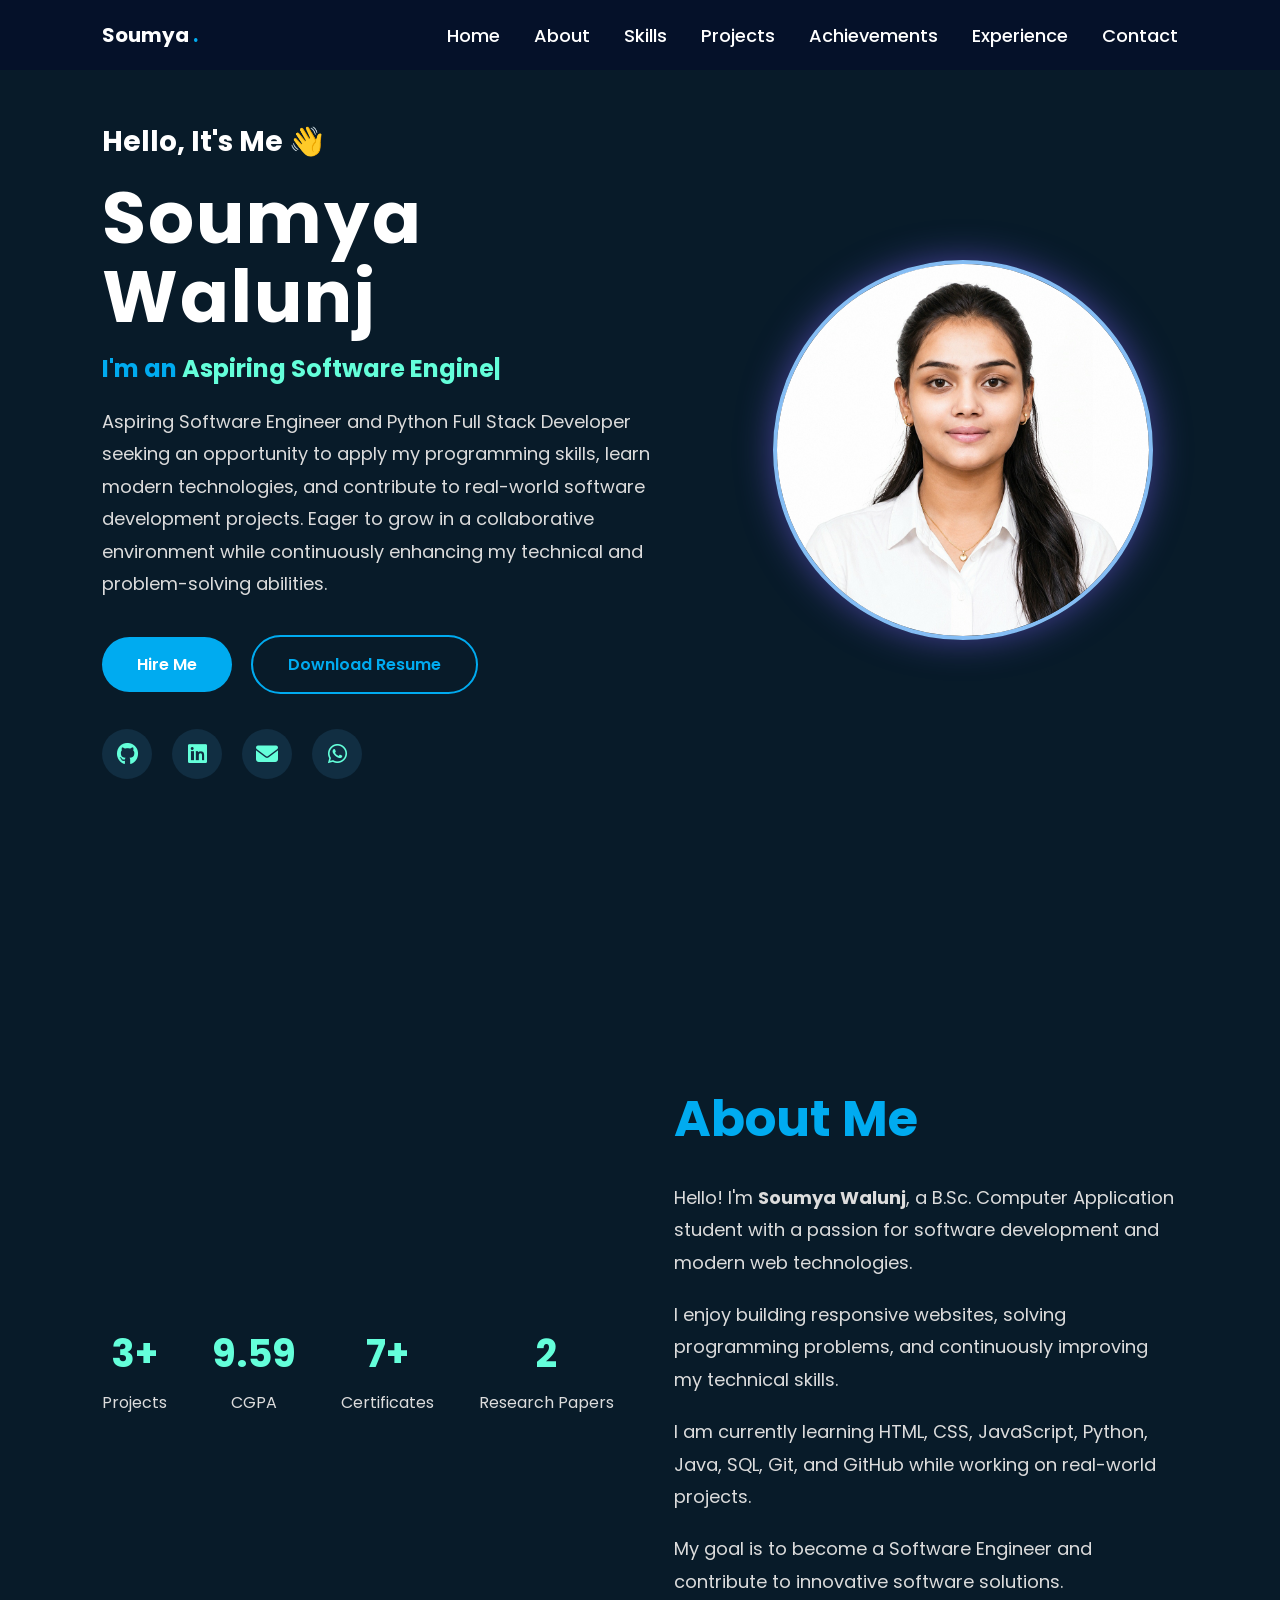
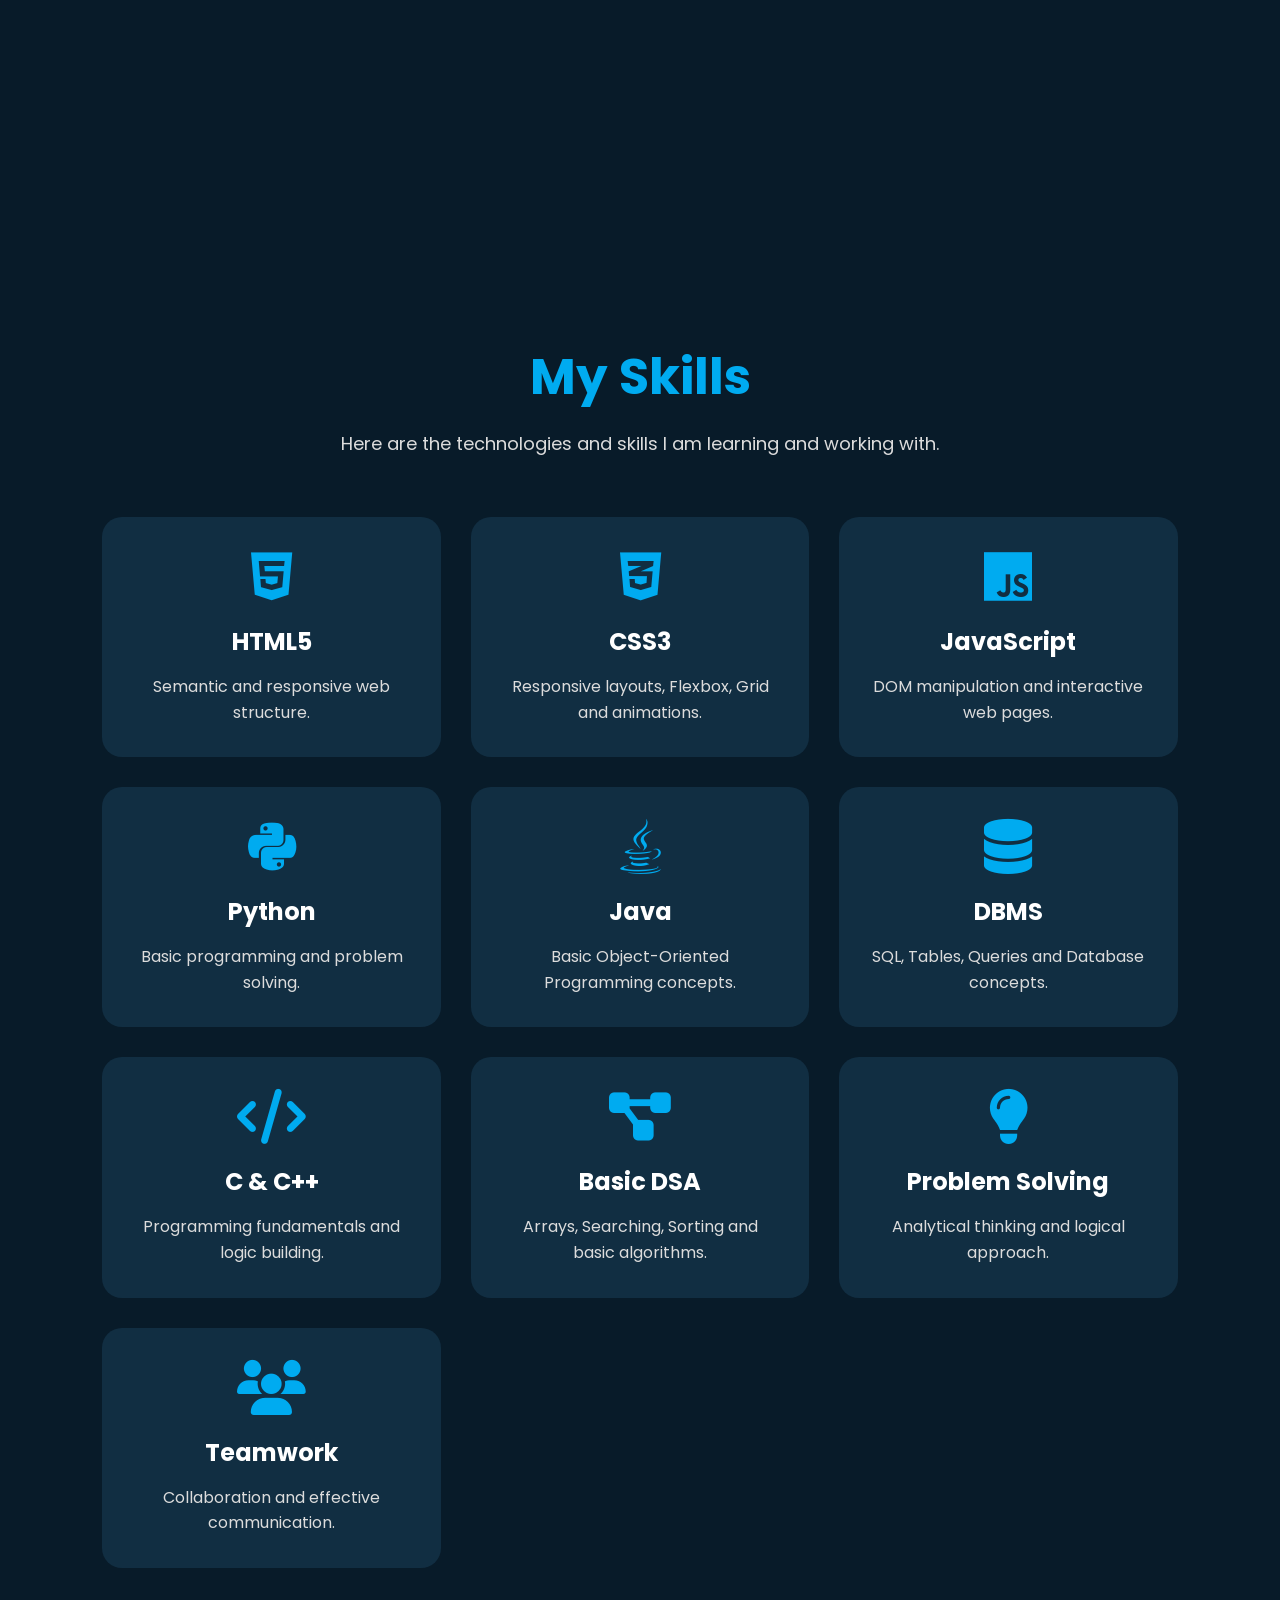
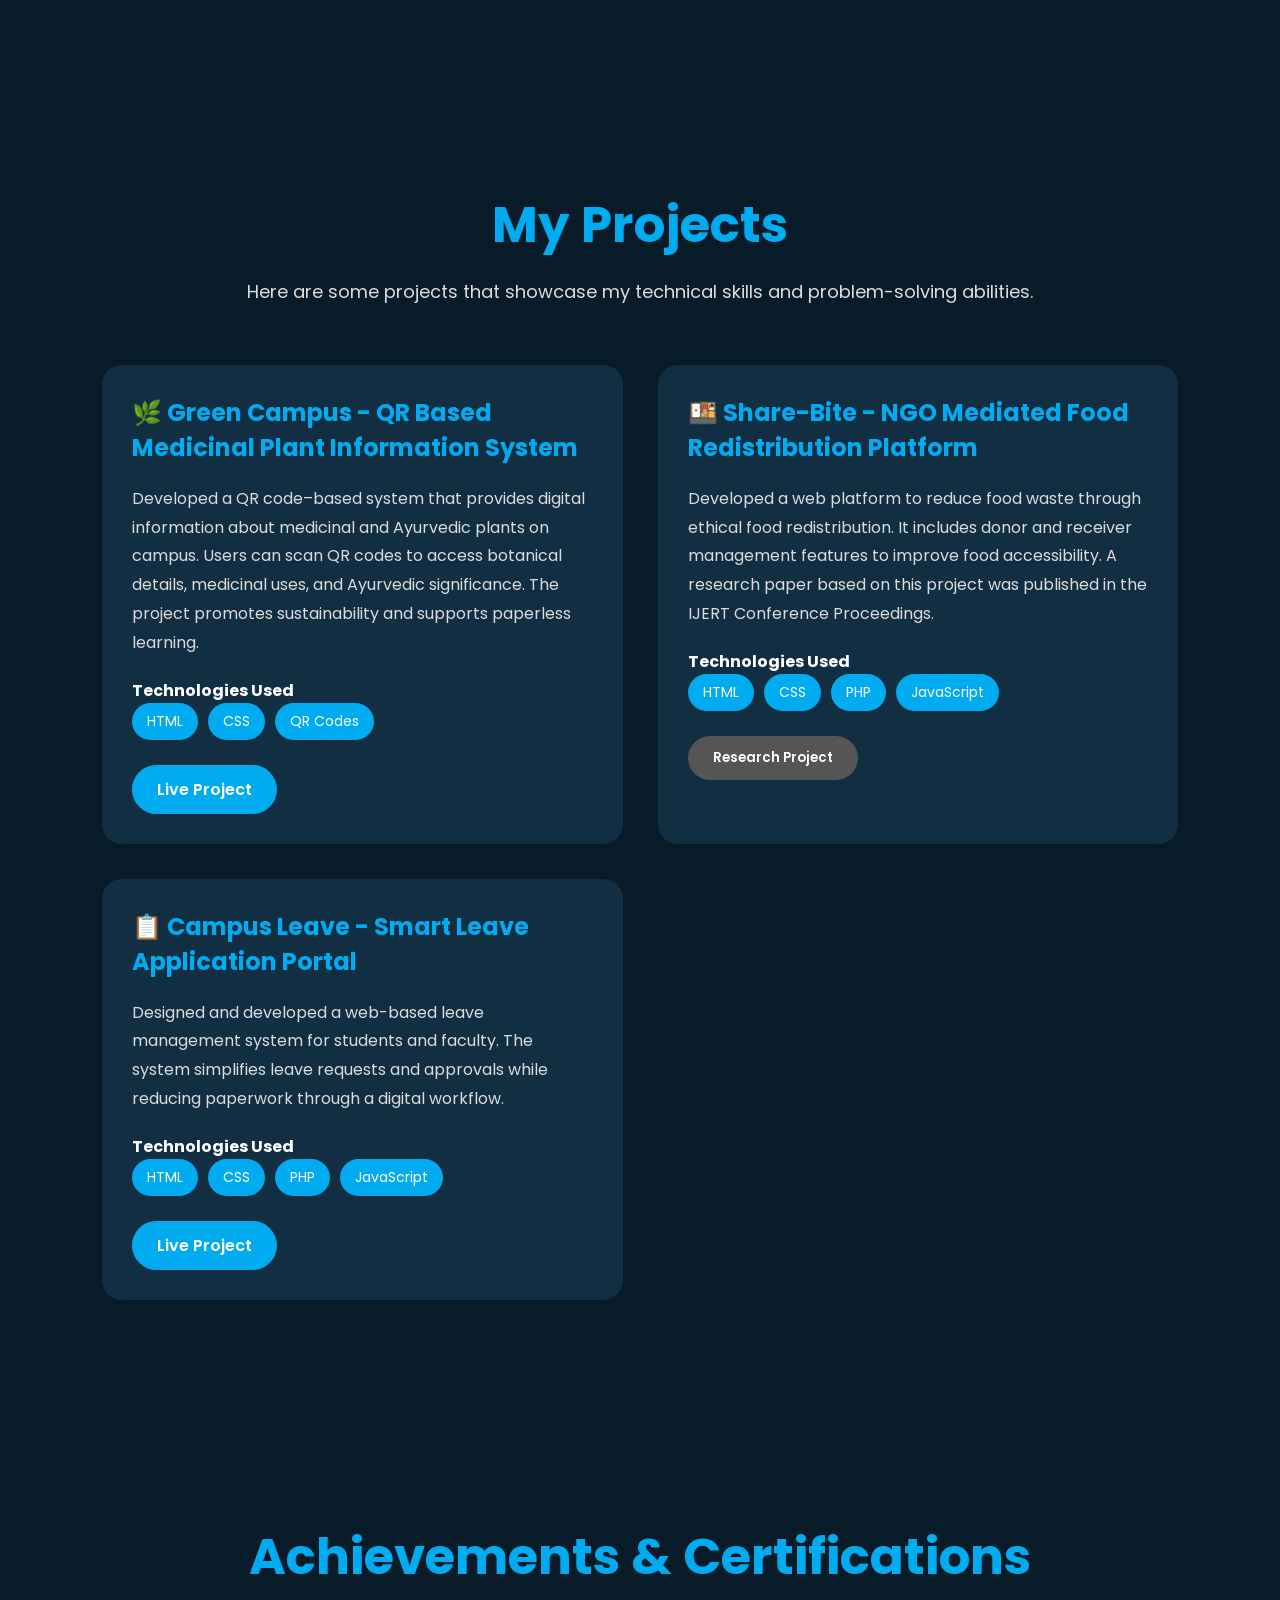
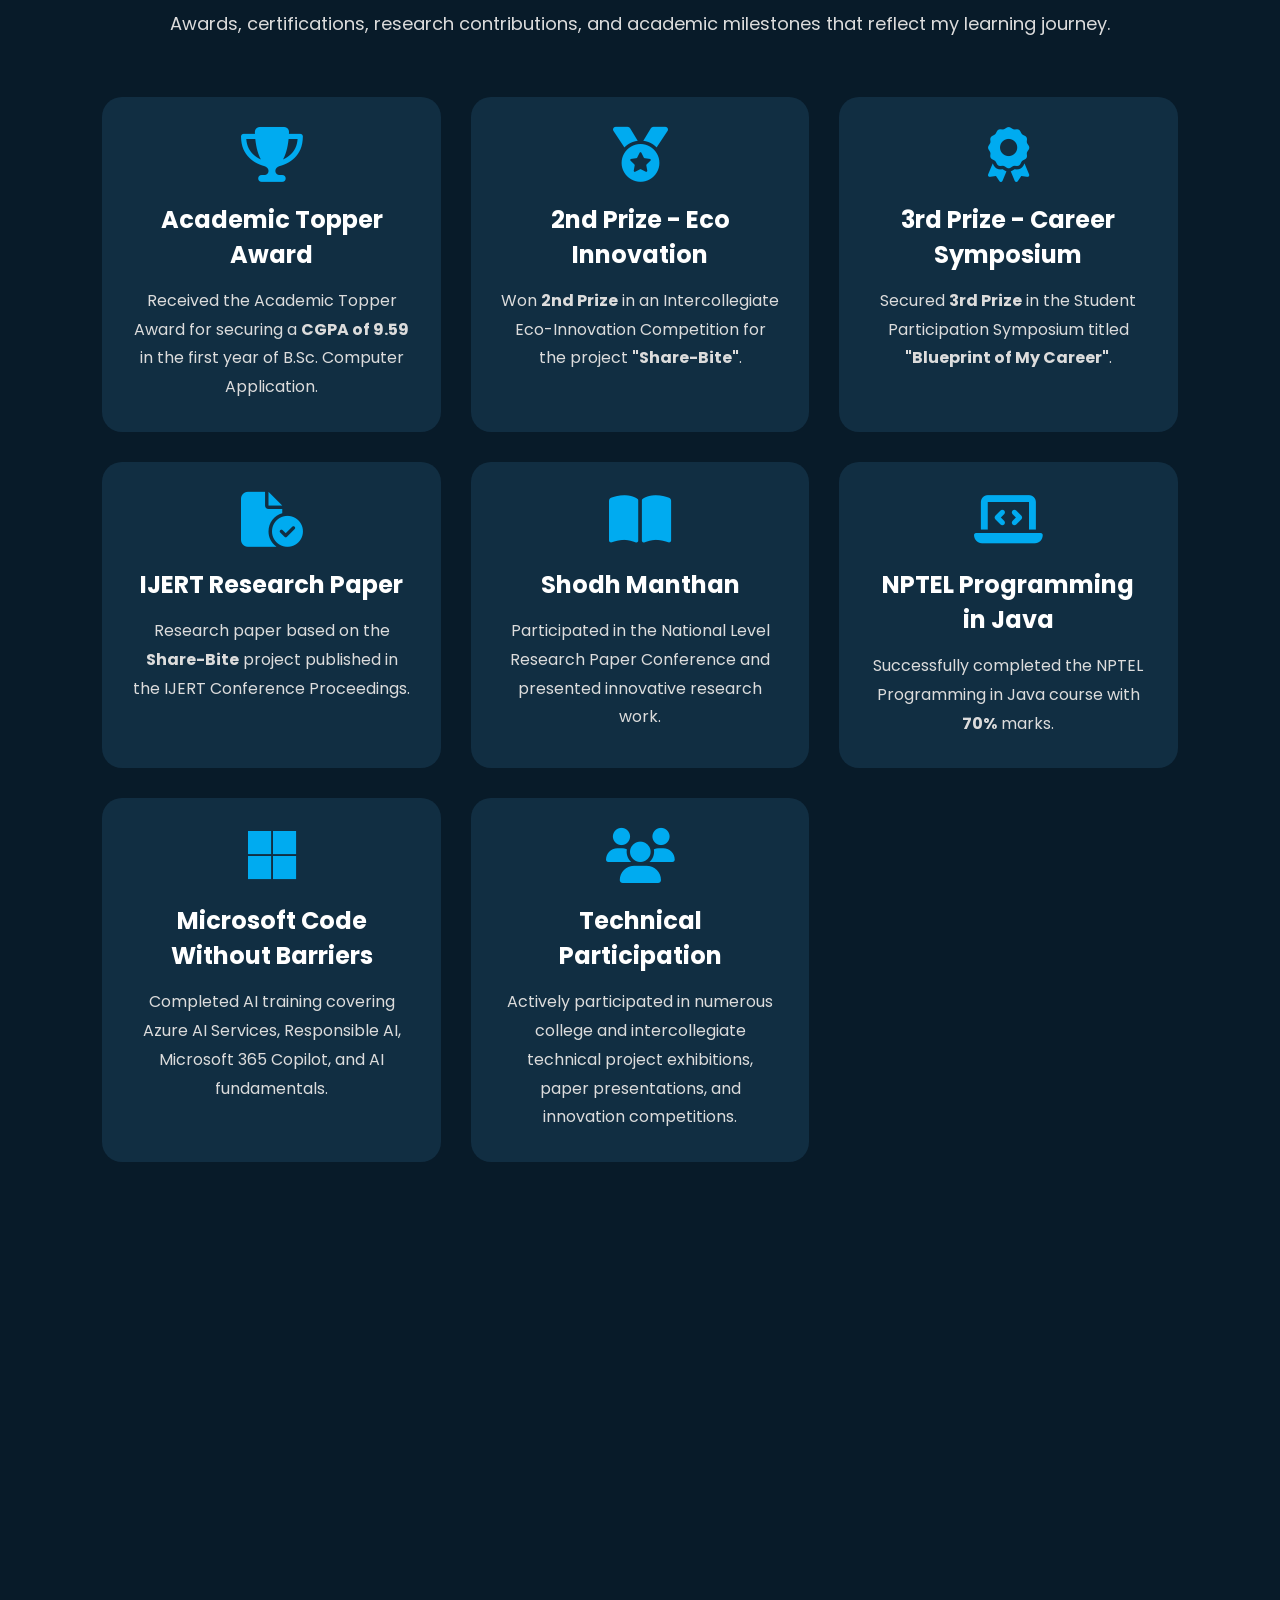
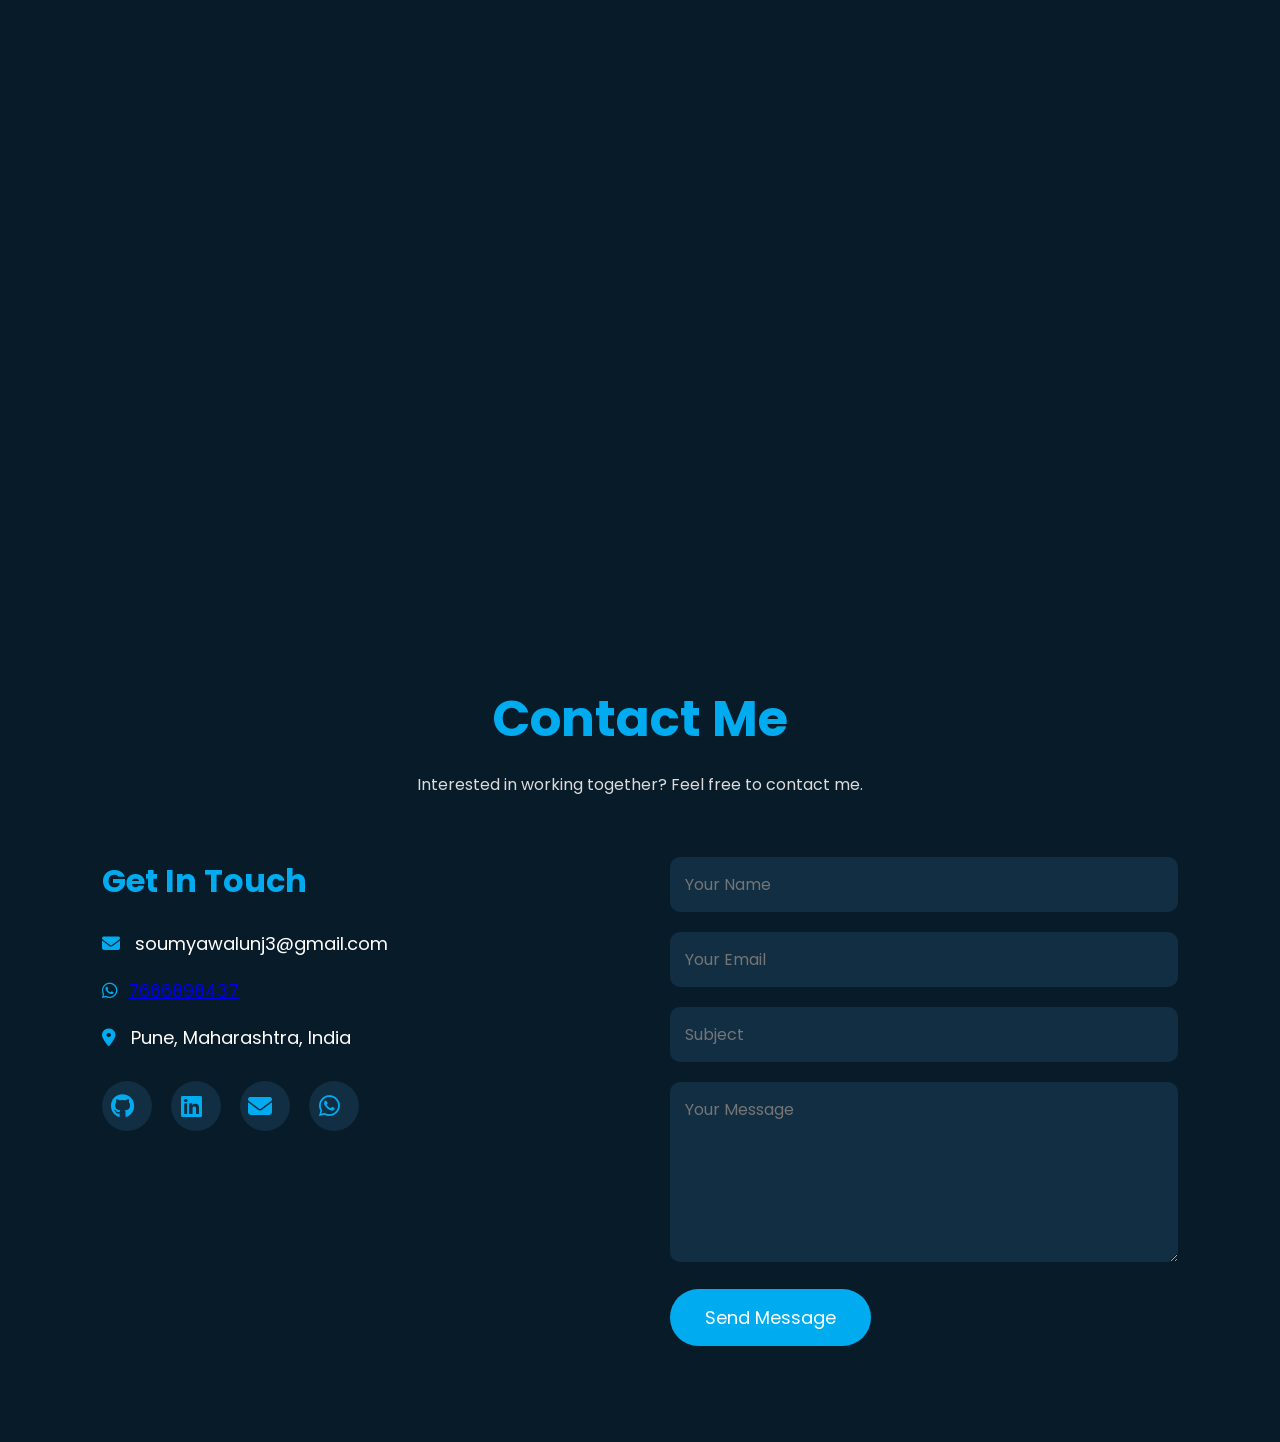
==== index.html @ efad2073 "Initial portfolio website" ====
<!DOCTYPE html>
<html lang="en">
<head>
<meta charset="UTF-8">
<meta name="viewport" content="width=device-width, initial-scale=1.0">

<title>Soumya Walunj | Portfolio</title>

<link rel="stylesheet" href="style.css">

<link rel="preconnect" href="https://fonts.googleapis.com">
<link rel="preconnect" href="https://fonts.gstatic.com" crossorigin>

<link href="https://fonts.googleapis.com/css2?family=Poppins:wght@300;400;500;600;700&display=swap" rel="stylesheet">

<link rel="stylesheet"
href="https://cdnjs.cloudflare.com/ajax/libs/font-awesome/6.6.0/css/all.min.css">

<link rel="stylesheet" href="https://unpkg.com/aos@2.3.4/dist/aos.css">
</head>

<body>

<header>

<div class="logo">
Soumya <span>.</span>
</div>

<nav>

<a href="#home">Home</a>

<a href="#about">About</a>

<a href="#skills">Skills</a>

<a href="#projects">Projects</a>

<a href="#achievements">Achievements</a>

<a href="#experience">Experience</a>

<a href="#contact">Contact</a>

</nav>

</header>


<section id="home" class="hero">

<div class="hero-text">

    <h3>Hello, It's Me 👋</h3>

    <h1>Soumya Walunj</h1>

    <h2>
        I'm an <span class="typing"></span>
    </h2>

    <p>
        Aspiring Software Engineer and Python Full Stack
Developer seeking an opportunity to apply my
programming skills, learn modern technologies,
and contribute to real-world software
development projects. Eager to grow in a
collaborative environment while continuously
enhancing my technical and problem-solving
abilities.

    <div class="buttons">

        <a href="#contact">Hire Me</a>

        <a href="soumya_walunj_resume.pdf" download>
            Download Resume
        </a>

    </div>

    <div class="hero-social">

        <a href="#"><i class="fa-brands fa-github"></i></a>

        <a href="#"><i class="fa-brands fa-linkedin"></i></a>

        <a href="mailto:soumyawalunj3@gmail.com">
            <i class="fa-solid fa-envelope"></i>
        </a>

        <a href="https://wa.me/917666898437?text=Hi%20Soumya!%20I%20visited%20your%20portfolio%20and%20I'm%20interested%20in%20connecting%20with%20you." target="_blank">
    <i class="fa-brands fa-whatsapp"></i>
</a>

    </div>

</div>

<div class="hero-image">

<img src="profile.jpeg" alt="Profile">

</div>

</section>

<!--About Section-->
<section id="about" class="page" data-aos="fade-up">

<div class="hero-stats">

    <div class="stat">

        <h2>3+</h2>

        <p>Projects</p>

    </div>

    <div class="stat">

        <h2>9.59</h2>

        <p>CGPA</p>

    </div>

    <div class="stat">

        <h2>7+</h2>

        <p>Certificates</p>

    </div>

    <div class="stat">

        <h2>2</h2>

        <p>Research Papers</p>

    </div>

</div>

<div class="page-content">

<h1>About Me</h1>

<p>

Hello! I'm <strong>Soumya Walunj</strong>, a B.Sc. Computer Application student with a passion for software development and modern web technologies.

</p>

<p>

I enjoy building responsive websites, solving programming problems, and continuously improving my technical skills.

</p>

<p>

I am currently learning HTML, CSS, JavaScript, Python, Java, SQL, Git, and GitHub while working on real-world projects.

</p>

<p>

My goal is to become a Software Engineer and contribute to innovative software solutions.

</p>

</div>

</section>

<!--Skills Section-->
<section id="skills" class="skills-page" data-aos="fade-left">

<h1>My Skills</h1>

<p class="subtitle">
Here are the technologies and skills I am learning and working with.
</p>

<div class="skills-grid">

<div class="skill-card">
<i class="fa-brands fa-html5"></i>
<h3>HTML5</h3>
<p>Semantic and responsive web structure.</p>
</div>

<div class="skill-card">
<i class="fa-brands fa-css3-alt"></i>
<h3>CSS3</h3>
<p>Responsive layouts, Flexbox, Grid and animations.</p>
</div>

<div class="skill-card">
<i class="fa-brands fa-js"></i>
<h3>JavaScript</h3>
<p>DOM manipulation and interactive web pages.</p>
</div>

<div class="skill-card">
<i class="fa-brands fa-python"></i>
<h3>Python</h3>
<p>Basic programming and problem solving.</p>
</div>

<div class="skill-card">
<i class="fa-brands fa-java"></i>
<h3>Java</h3>
<p>Basic Object-Oriented Programming concepts.</p>
</div>

<div class="skill-card">
<i class="fa-solid fa-database"></i>
<h3>DBMS</h3>
<p>SQL, Tables, Queries and Database concepts.</p>
</div>

<div class="skill-card">
<i class="fa-solid fa-code"></i>
<h3>C & C++</h3>
<p>Programming fundamentals and logic building.</p>
</div>

<div class="skill-card">
<i class="fa-solid fa-diagram-project"></i>
<h3>Basic DSA</h3>
<p>Arrays, Searching, Sorting and basic algorithms.</p>
</div>

<div class="skill-card">
<i class="fa-solid fa-lightbulb"></i>
<h3>Problem Solving</h3>
<p>Analytical thinking and logical approach.</p>
</div>

<div class="skill-card">
<i class="fa-solid fa-users"></i>
<h3>Teamwork</h3>
<p>Collaboration and effective communication.</p>
</div>

</div>

</section>

<!--Project Section-->
<section id="projects" class="projects" data-aos="zoom-in">

<h1>My Projects</h1>

<p class="project-subtitle">
Here are some projects that showcase my technical skills and problem-solving abilities.
</p>

<div class="project-container">

<!-- Project 1 -->

<div class="project-card">

<h2>🌿 Green Campus - QR Based Medicinal Plant Information System</h2>

<p>

Developed a QR code–based system that provides digital information about medicinal and Ayurvedic plants on campus. Users can scan QR codes to access botanical details, medicinal uses, and Ayurvedic significance. The project promotes sustainability and supports paperless learning.

</p>

<h4>Technologies Used</h4>

<div class="tech">

<span>HTML</span>

<span>CSS</span>

<span>QR Codes</span>

</div>

<div class="project-buttons">

<a href="YOUR_GREEN_CAMPUS_LINK" target="_blank">Live Project</a>

</div>

</div>

<!-- Project 2 -->

<div class="project-card">

<h2>🍱 Share-Bite - NGO Mediated Food Redistribution Platform</h2>

<p>

Developed a web platform to reduce food waste through ethical food redistribution. It includes donor and receiver management features to improve food accessibility. A research paper based on this project was published in the IJERT Conference Proceedings.

</p>

<h4>Technologies Used</h4>

<div class="tech">

<span>HTML</span>

<span>CSS</span>

<span>PHP</span>

<span>JavaScript</span>

</div>

<div class="project-buttons">

<button class="coming-soon">Research Project</button>

</div>

</div>

<!-- Project 3 -->

<div class="project-card">

<h2>📋 Campus Leave - Smart Leave Application Portal</h2>

<p>

Designed and developed a web-based leave management system for students and faculty. The system simplifies leave requests and approvals while reducing paperwork through a digital workflow.

</p>

<h4>Technologies Used</h4>

<div class="tech">

<span>HTML</span>

<span>CSS</span>

<span>PHP</span>

<span>JavaScript</span>

</div>

<div class="project-buttons">

<a href="YOUR_LEAVE_PORTAL_LINK" target="_blank">Live Project</a>

</div>

</div>

</div>

</section>

<!--Achievements Section-->

<section id="achievements" class="achievements" data-aos="fade-right">

<h1>Achievements & Certifications</h1>

<p class="achievement-subtitle">
Awards, certifications, research contributions, and academic milestones that reflect my learning journey.
</p>

<div class="achievement-grid">

<div class="achievement-card">
<i class="fa-solid fa-trophy"></i>
<h3>Academic Topper Award</h3>
<p>
Received the Academic Topper Award for securing a <b>CGPA of 9.59</b> in the first year of B.Sc. Computer Application.
</p>
</div>

<div class="achievement-card">
<i class="fa-solid fa-medal"></i>
<h3>2nd Prize - Eco Innovation</h3>
<p>
Won <b>2nd Prize</b> in an Intercollegiate Eco-Innovation Competition for the project <b>"Share-Bite"</b>.
</p>
</div>

<div class="achievement-card">
<i class="fa-solid fa-award"></i>
<h3>3rd Prize - Career Symposium</h3>
<p>
Secured <b>3rd Prize</b> in the Student Participation Symposium titled <b>"Blueprint of My Career"</b>.
</p>
</div>

<div class="achievement-card">
<i class="fa-solid fa-file-circle-check"></i>
<h3>IJERT Research Paper</h3>
<p>
Research paper based on the <b>Share-Bite</b> project published in the IJERT Conference Proceedings.
</p>
</div>

<div class="achievement-card">
<i class="fa-solid fa-book-open"></i>
<h3>Shodh Manthan</h3>
<p>
Participated in the National Level Research Paper Conference and presented innovative research work.
</p>
</div>

<div class="achievement-card">
<i class="fa-solid fa-laptop-code"></i>
<h3>NPTEL Programming in Java</h3>
<p>
Successfully completed the NPTEL Programming in Java course with <b>70%</b> marks.
</p>
</div>

<div class="achievement-card">
<i class="fa-brands fa-microsoft"></i>
<h3>Microsoft Code Without Barriers</h3>
<p>
Completed AI training covering Azure AI Services, Responsible AI, Microsoft 365 Copilot, and AI fundamentals.
</p>
</div>

<div class="achievement-card">
<i class="fa-solid fa-users"></i>
<h3>Technical Participation</h3>
<p>
Actively participated in numerous college and intercollegiate technical project exhibitions, paper presentations, and innovation competitions.
</p>
</div>

</div>

</section>

<!--Experience section-->
<section id="experience" class="experience" data-aos="slide-up">

    <h1>Experience</h1>

    <p class="experience-subtitle">
        Leadership and organizational experience gained through technical clubs and academic activities.
    </p>

    <div class="experience-card">

        <h2>Organizer & Documentation Coordinator</h2>

        <h3>Sankalp Tech Club</h3>

        <span class="duration">College Technical Club</span>

        <ul>
            <li>Organized and managed technical club activities, workshops, and collaborative learning sessions for students.</li>

            <li>Coordinated event planning, scheduling, and documentation to ensure smooth execution.</li>

            <li>Prepared reports, maintained event records, and supported communication among team members.</li>

            <li>Worked closely with faculty members and student volunteers to successfully conduct technical events.</li>

            <li>Strengthened leadership, teamwork, communication, and organizational skills through active participation.</li>
        </ul>

    </div>

</section>

<!--Contact Section-->

<section id="contact" class="contact" data-aos="fade-up">

<h1>Contact Me</h1>

<p class="contact-subtitle">
Interested in working together? Feel free to contact me.
</p>

<div class="contact-container">

<div class="contact-info">

<h2>Get In Touch</h2>

<p><i class="fa-solid fa-envelope"></i> soumyawalunj3@gmail.com</p>

<a href="https://wa.me/917666898437?text=Hi%20Soumya!%20I%20visited%20your%20portfolio%20and%20I'm%20interested%20in%20connecting%20with%20you." target="_blank">
<p><i class="fa-brands fa-whatsapp"></i>7666898437</p>
</a>

<p><i class="fa-solid fa-location-dot"></i> Pune, Maharashtra, India</p>

<div class="social-links">

<a href="https://github.com/YOUR_GITHUB" target="_blank">
<i class="fa-brands fa-github"></i>
</a>

<a href="https://linkedin.com/in/soumya-walunj
818491356" target="_blank">
<i class="fa-brands fa-linkedin"></i>
</a>

<a href="mailto:soumyawalunj3@gmail.com">
<i class="fa-solid fa-envelope"></i>
</a>

<a href="https://wa.me/917666898437?text=Hi%20Soumya,%20I%20visited%20your%20portfolio%20and%20would%20like%20to%20connect."
target="_blank">

<i class="fa-brands fa-whatsapp"></i>

</a>

</div>

</div>

<div class="contact-form">

<form action="mailto:soumyawalunj3@gmail.com" method="post" enctype="text/plain">

<input type="text" placeholder="Your Name" required>

<input type="email" placeholder="Your Email" required>

<input type="text" placeholder="Subject" required>

<textarea rows="6" placeholder="Your Message"></textarea>

<button type="submit">

Send Message

</button>

</form>

</div>

</div>

</section>

<script src="https://unpkg.com/aos@2.3.4/dist/aos.js"></script>
<script src="script.js"></script>
<script src="https://unpkg.com/aos@2.3.4/dist/aos.js"></script>
<script src="script.js"></script>

</body>
</body>
</html>
---- style.css ----
/* Google Font */
*{
    margin:0;
    padding:0;
    box-sizing:border-box;
    font-family:'Poppins',sans-serif;
}

html{
    scroll-behavior:smooth;
}

body{
    background:#081b29;
    color:#fff;
}

/* Header */

header{
    position:fixed;
    top:0;
    width:100%;
    padding:20px 8%;
    display:flex;
    justify-content:space-between;
    align-items:center;
    background:#051129;
    z-index:1000;
}

.logo{
    font-size:20px;
    font-weight:bold;
}

.logo span{
    color:#00abf0;
}

nav a{
    position:relative;
    color:#fff;
    text-decoration:none;
    margin-left:30px;
    font-size:18px;
    font-weight:500;
    transition:.3s;
}

nav a:hover{
    color:#00abf0;
}

nav a::after{

    content:'';

    position:absolute;

    left:0;

    bottom:-6px;

    width:0%;

    height:3px;

    background:#447d93;

    border-radius:10px;

    transition:.4s ease;

}

nav a:hover::after{

    width:100%;

}

nav a.active{

color:#00abf0;

}

nav a.active::after{

width:100%;

}

/* Hero Section */

.hero{
    min-height:100vh;
    display:flex;
    justify-content:space-between;
    align-items:center;
    padding:120px 8%;
}

.hero-text{
    width:55%;
}

.hero-text h3{
    font-size:28px;
}

.hero-text h1{

font-size:72px;

font-weight:700;

line-height:1.1;

margin:15px 0;

letter-spacing:2px;

}

.hero-text h2{
    color:#00abf0;
    margin-bottom:20px;
}

.hero-text p{
    font-size:18px;
    line-height:1.8;
    color:#dcdcdc;
}

.buttons{
    margin-top:35px;
}

.buttons a{
    display:inline-block;
    text-decoration:none;
    margin-right:15px;
    padding:15px 35px;
    border-radius:40px;
    transition:.3s;
    font-weight:600;
}

.buttons a:first-child{
    background:#00abf0;
    color:white;
}

.buttons a:last-child{
    border:2px solid #00abf0;
    color:#00abf0;
}

.buttons a:hover{
    transform:translateY(-5px);
    box-shadow:0 0 20px #00abf0;
}

.hero-image{
    width:40%;
    display:flex;
    justify-content:center;
}

.hero-image img{

width:380px;

height:380px;

border-radius:50%;

border:4px solid #85bdf4;

object-fit:cover;

box-shadow:0 0 35px rgba(128, 100, 255, 0.5);

transition:.5s;

}

.hero-image img:hover{

transform:scale(1.05);

box-shadow:0 0 60px rgba(9, 113, 204, 0.8);

}

/* Responsive */

@media(max-width:900px){

header{
    flex-direction:column;
}

nav{
    margin-top:15px;
}

.hero{
    flex-direction:column-reverse;
    text-align:center;
}

.hero-text{
    width:100%;
}

.hero-image{
    width:100%;
    margin-bottom:40px;
}

.hero-image img{
    width:250px;
    height:250px;
}

.hero-text h1{
    font-size:42px;
}

}
/* ---------- Common Page Style ---------- */

.page{

min-height:100vh;

display:flex;

justify-content:space-between;

align-items:center;

padding:130px 8%;

gap:60px;

}

.page-image{

flex:1;

display:flex;

justify-content:center;

}

.page-image img{

width:350px;

height:350px;

object-fit:cover;

border-radius:20px;

border:5px solid #248bdf;

box-shadow:0 0 30px #00abf0;

}

.page-content{
    flex:1;
    max-width:700px;
    margin:auto;
}

.page-content h1{

font-size:50px;

margin-bottom:25px;

color:#00abf0;

}

.page-content p{

font-size:18px;

line-height:1.8;

margin-bottom:20px;

color:#dcdcdc;

}

@media(max-width:900px){

.page{

flex-direction:column;

text-align:center;

}

.page-image img{

width:260px;

height:260px;

}

.page-content h1{

font-size:38px;

}

}
/*================ SKILLS PAGE ================*/

.skills-page{

padding:140px 8% 80px;

background:#081b29;

min-height:100vh;

}

.skills-page h1{

text-align:center;

font-size:50px;

color:#00abf0;

margin-bottom:15px;

}

.subtitle{

text-align:center;

color:#dcdcdc;

margin-bottom:60px;

font-size:18px;

}

.skills-grid{

display:grid;

grid-template-columns:repeat(auto-fit,minmax(250px,1fr));

gap:30px;

}

.skill-card{

background:#112e42;

padding:30px;

border-radius:20px;

text-align:center;

transition:.4s;

border:2px solid transparent;

}

.skill-card:hover{

transform:translateY(-10px);

border-color:#00abf0;

box-shadow:0 0 20px rgba(0,171,240,.5);

}

.skill-card i{

font-size:55px;

color:#00abf0;

margin-bottom:20px;

}

.skill-card h3{

font-size:24px;

margin-bottom:15px;

}

.skill-card p{

color:#dcdcdc;

line-height:1.6;

}

@media(max-width:768px){

.skills-page{

padding:120px 20px 60px;

}

.skills-page h1{

font-size:38px;

}

}

/*================ PROJECTS =================*/

.projects{

padding:140px 8% 80px;

background:#081b29;

min-height:100vh;

}

.projects h1{

text-align:center;

font-size:50px;

color:#00abf0;

margin-bottom:15px;

}

.project-subtitle{

text-align:center;

color:#dcdcdc;

margin-bottom:60px;

font-size:18px;

}

.project-container{

display:grid;

grid-template-columns:repeat(auto-fit,minmax(350px,1fr));

gap:35px;

}

.project-card{

background:#112e42;

padding:30px;

border-radius:20px;

transition:.4s;

}

.project-card:hover{

transform:translateY(-10px);

box-shadow:0 0 20px rgba(0,171,240,.4);

}

.project-card h2{

color:#00abf0;

margin-bottom:20px;

font-size:24px;

}

.project-card p{

line-height:1.8;

color:#dcdcdc;

margin-bottom:20px;

}

.tech{

display:flex;

flex-wrap:wrap;

gap:10px;

margin-bottom:25px;

}

.tech span{

background:#00abf0;

color:white;

padding:8px 15px;

border-radius:30px;

font-size:14px;

}

.project-buttons{

display:flex;

gap:15px;

}

.project-buttons a,
.project-buttons button{

padding:12px 25px;

border:none;

border-radius:30px;

background:#00abf0;

color:white;

text-decoration:none;

cursor:pointer;

font-weight:600;

}

.coming-soon{

background:#555 !important;

}

.project-buttons a:hover{

background:#0095d9;

}

/*================ ACHIEVEMENTS ================*/

.achievements{

padding:140px 8% 80px;

background:#081b29;

min-height:100vh;

}

.achievements h1{

text-align:center;

font-size:50px;

color:#00abf0;

margin-bottom:15px;

}

.achievement-subtitle{

text-align:center;

color:#dcdcdc;

margin-bottom:60px;

font-size:18px;

}

.achievement-grid{

display:grid;

grid-template-columns:repeat(auto-fit,minmax(320px,1fr));

gap:30px;

}

.achievement-card{

background:#112e42;

padding:30px;

border-radius:20px;

text-align:center;

transition:.4s;

}

.achievement-card:hover{

transform:translateY(-10px);

box-shadow:0 0 20px rgba(0,171,240,.5);

}

.achievement-card i{

font-size:55px;

color:#00abf0;

margin-bottom:20px;

}

.achievement-card h3{

margin-bottom:15px;

font-size:24px;

}

.achievement-card p{

color:#dcdcdc;

line-height:1.8;

}

/*================ CONTACT =================*/

.contact{

padding:140px 8% 80px;

background:#081b29;

min-height:100vh;

}

.contact h1{

text-align:center;

font-size:50px;

color:#00abf0;

margin-bottom:15px;

}

.contact-subtitle{

text-align:center;

color:#dcdcdc;

margin-bottom:60px;

}

.contact-container{

display:flex;

justify-content:space-between;

gap:60px;

flex-wrap:wrap;

}

.contact-info{

flex:1;

}

.contact-info h2{

font-size:32px;

margin-bottom:25px;

color:#00abf0;

}

.contact-info p{

margin-bottom:20px;

font-size:18px;

}

.contact-info i{

color:#00abf0;

margin-right:10px;

}

.social-links{

margin-top:30px;

}

.social-links a{

display:inline-flex;

width:50px;

height:50px;

justify-content:center;

align-items:center;

background:#112e42;

border-radius:50%;

margin-right:15px;

text-decoration:none;

color:#00abf0;

font-size:24px;

transition:.3s;

}

.social-links a:hover{

background:#00abf0;

color:white;

transform:translateY(-5px);

}

.contact-form{

flex:1;

}

.contact-form input,
.contact-form textarea{

width:100%;

padding:15px;

margin-bottom:20px;

background:#112e42;

border:none;

border-radius:10px;

color:white;

font-size:16px;

}

.contact-form button{

padding:15px 35px;

border:none;

border-radius:30px;

background:#00abf0;

color:white;

font-size:18px;

cursor:pointer;

transition:.3s;

}

.contact-form button:hover{

background:#0095d9;

}

@media(max-width:900px){

.contact-container{

flex-direction:column;

}

}
/*================ EXPERIENCE ================*/

.experience{

padding:140px 8% 80px;

 background:#081b29;

min-height:100vh;

}

.experience h1{

text-align:center;

font-size:50px;

color:#00abf0;

margin-bottom:15px;

}

.experience-subtitle{

text-align:center;

color:#dcdcdc;

margin-bottom:50px;

font-size:18px;

}

.experience-card{

max-width:900px;

margin:auto;

background:#112e42;

padding:35px;

border-radius:20px;

transition:.4s;

}

.experience-card:hover{

transform:translateY(-8px);

box-shadow:0 0 20px rgba(0,171,240,.5);

}

.experience-card h2{

color:#00abf0;

margin-bottom:8px;

}

.experience-card h3{

margin-bottom:8px;

}

.duration{

display:inline-block;

margin-bottom:20px;

color:#cfd8dc;

font-style:italic;

}

.experience-card ul{

padding-left:20px;

}

.experience-card li{

margin-bottom:15px;

line-height:1.8;

color:#dcdcdc;

}
.hero-social{

margin-top:35px;

display:flex;

gap:20px;

}

.hero-social a{

width:50px;

height:50px;

display:flex;

justify-content:center;

align-items:center;

border-radius:50%;

background:#112e42;

color:#64ffda;

font-size:22px;

text-decoration:none;

transition:.4s;

}

.hero-social a:hover{

background:#64ffda;

color:#081b29;

transform:translateY(-8px);

box-shadow:0 0 20px #64ffda;

}
.typing{

color:#64FFDA;

font-weight:700;

}

.typing::after{

content:"|";

animation:blink .7s infinite;

}

@keyframes blink{

50%{

opacity:0;

}

}

/*================ HERO STATS ================*/

.hero-stats{

display:flex;

gap:45px;

margin-top:40px;

flex-wrap:wrap;

}

.stat{

text-align:center;

}

.stat h2{

font-size:38px;

color:#64FFDA;

font-weight:700;

}

.stat p{

margin-top:8px;

font-size:16px;

color:#dcdcdc;

}

.stat{

transition:.4s;

cursor:pointer;

}

.stat:hover{

transform:translateY(-8px);

}

.stat:hover h2{

color:white;

}
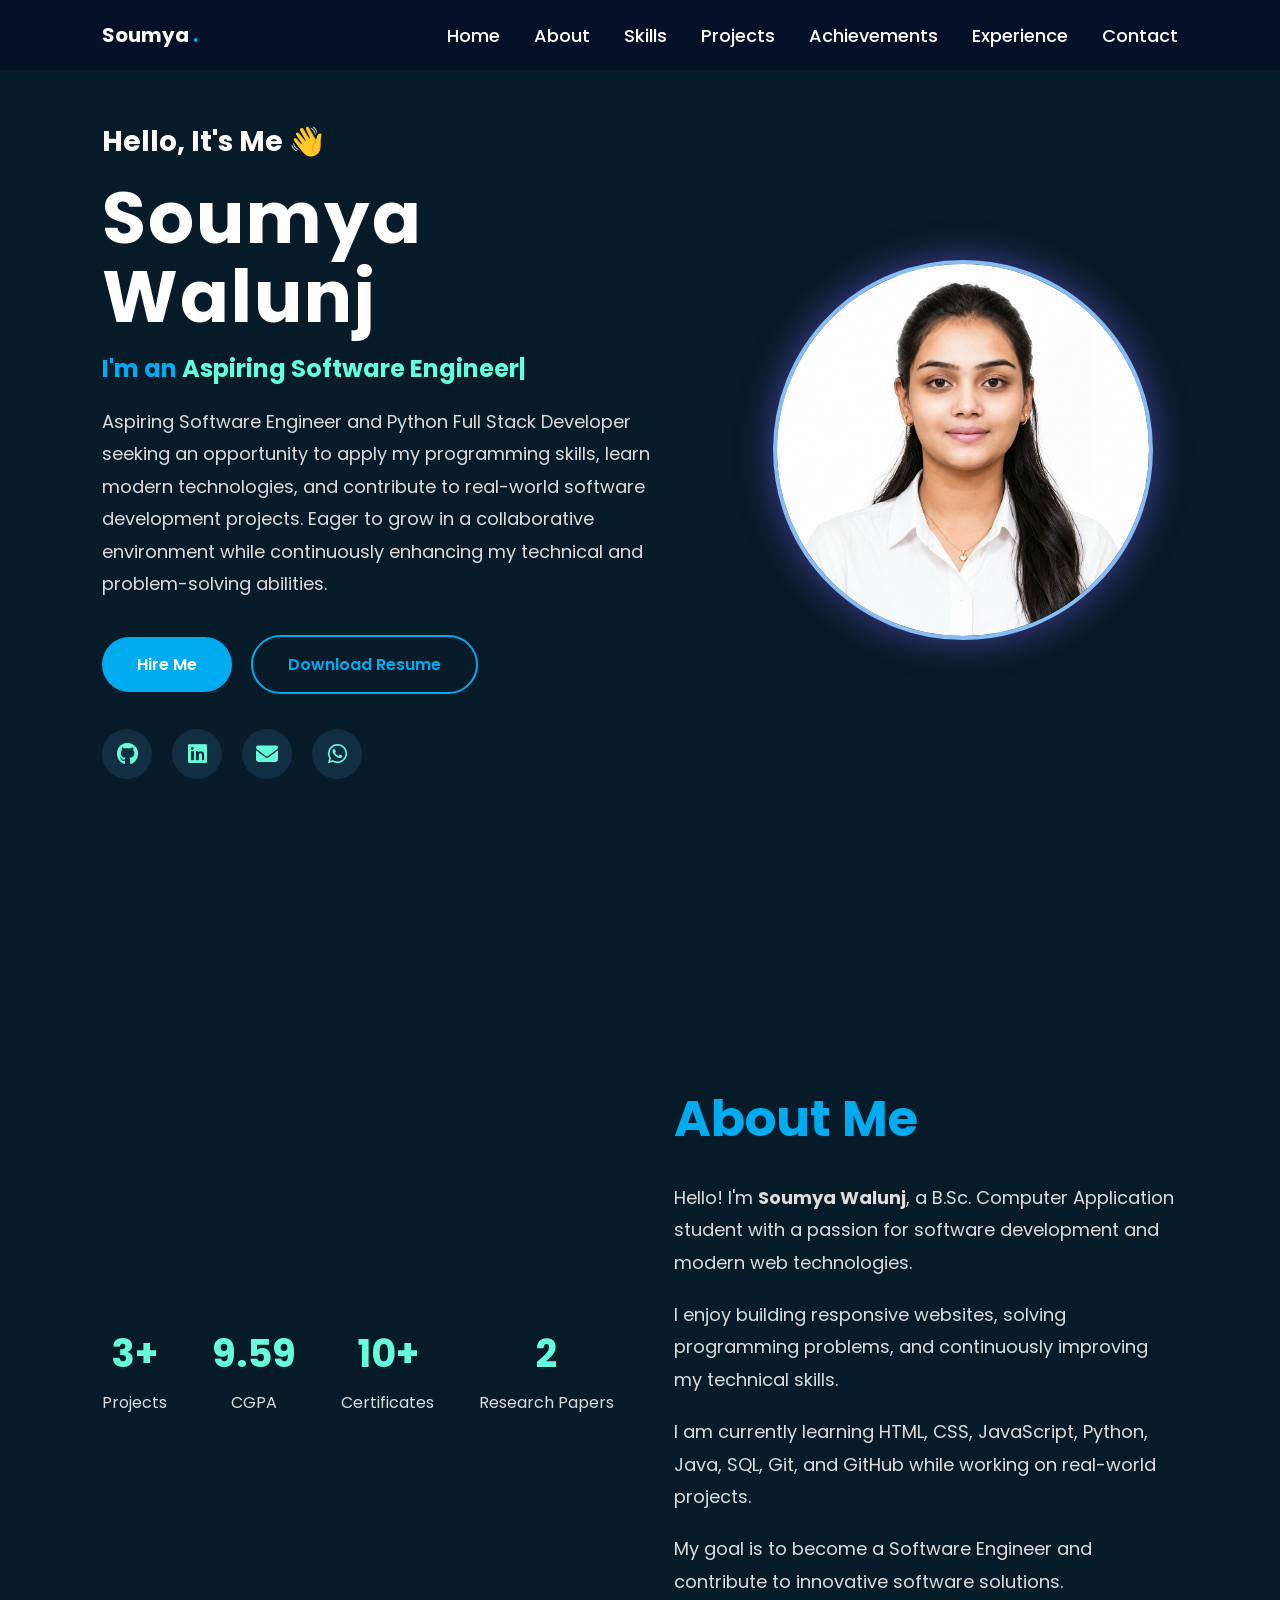
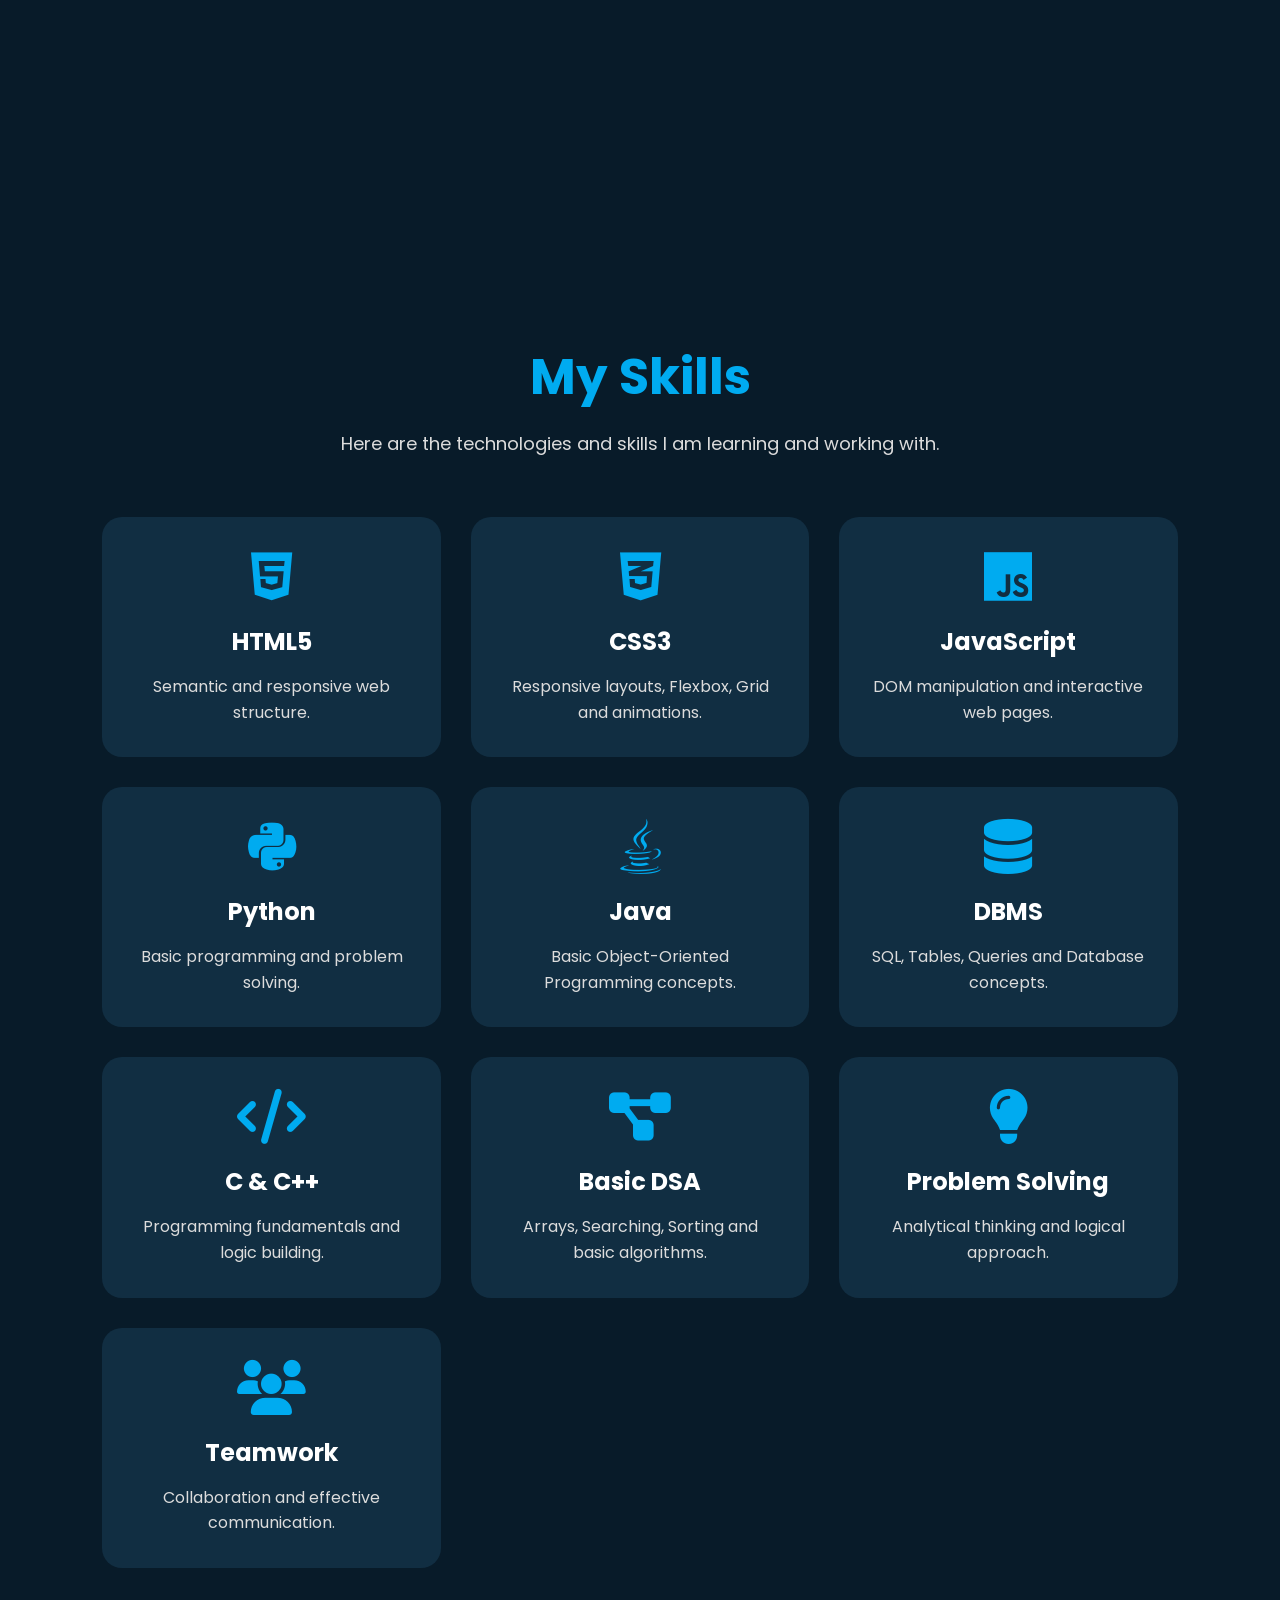
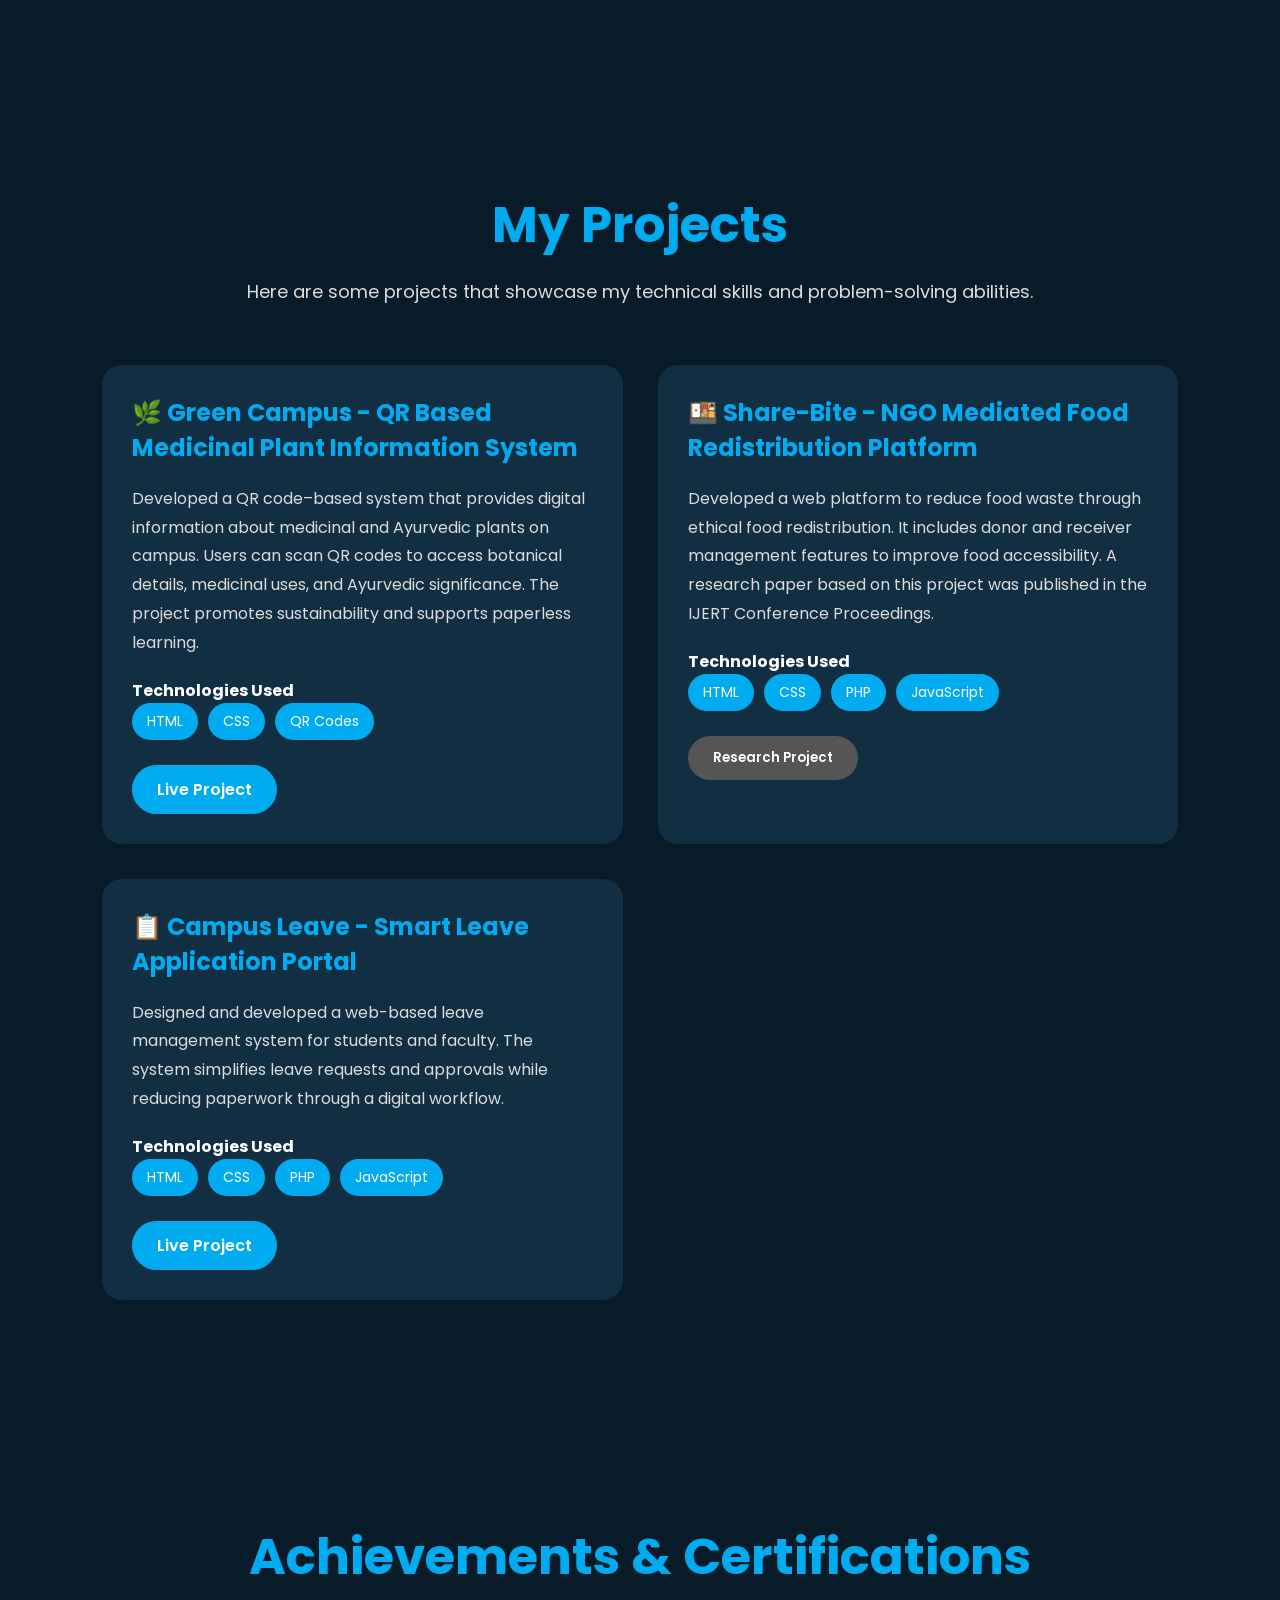
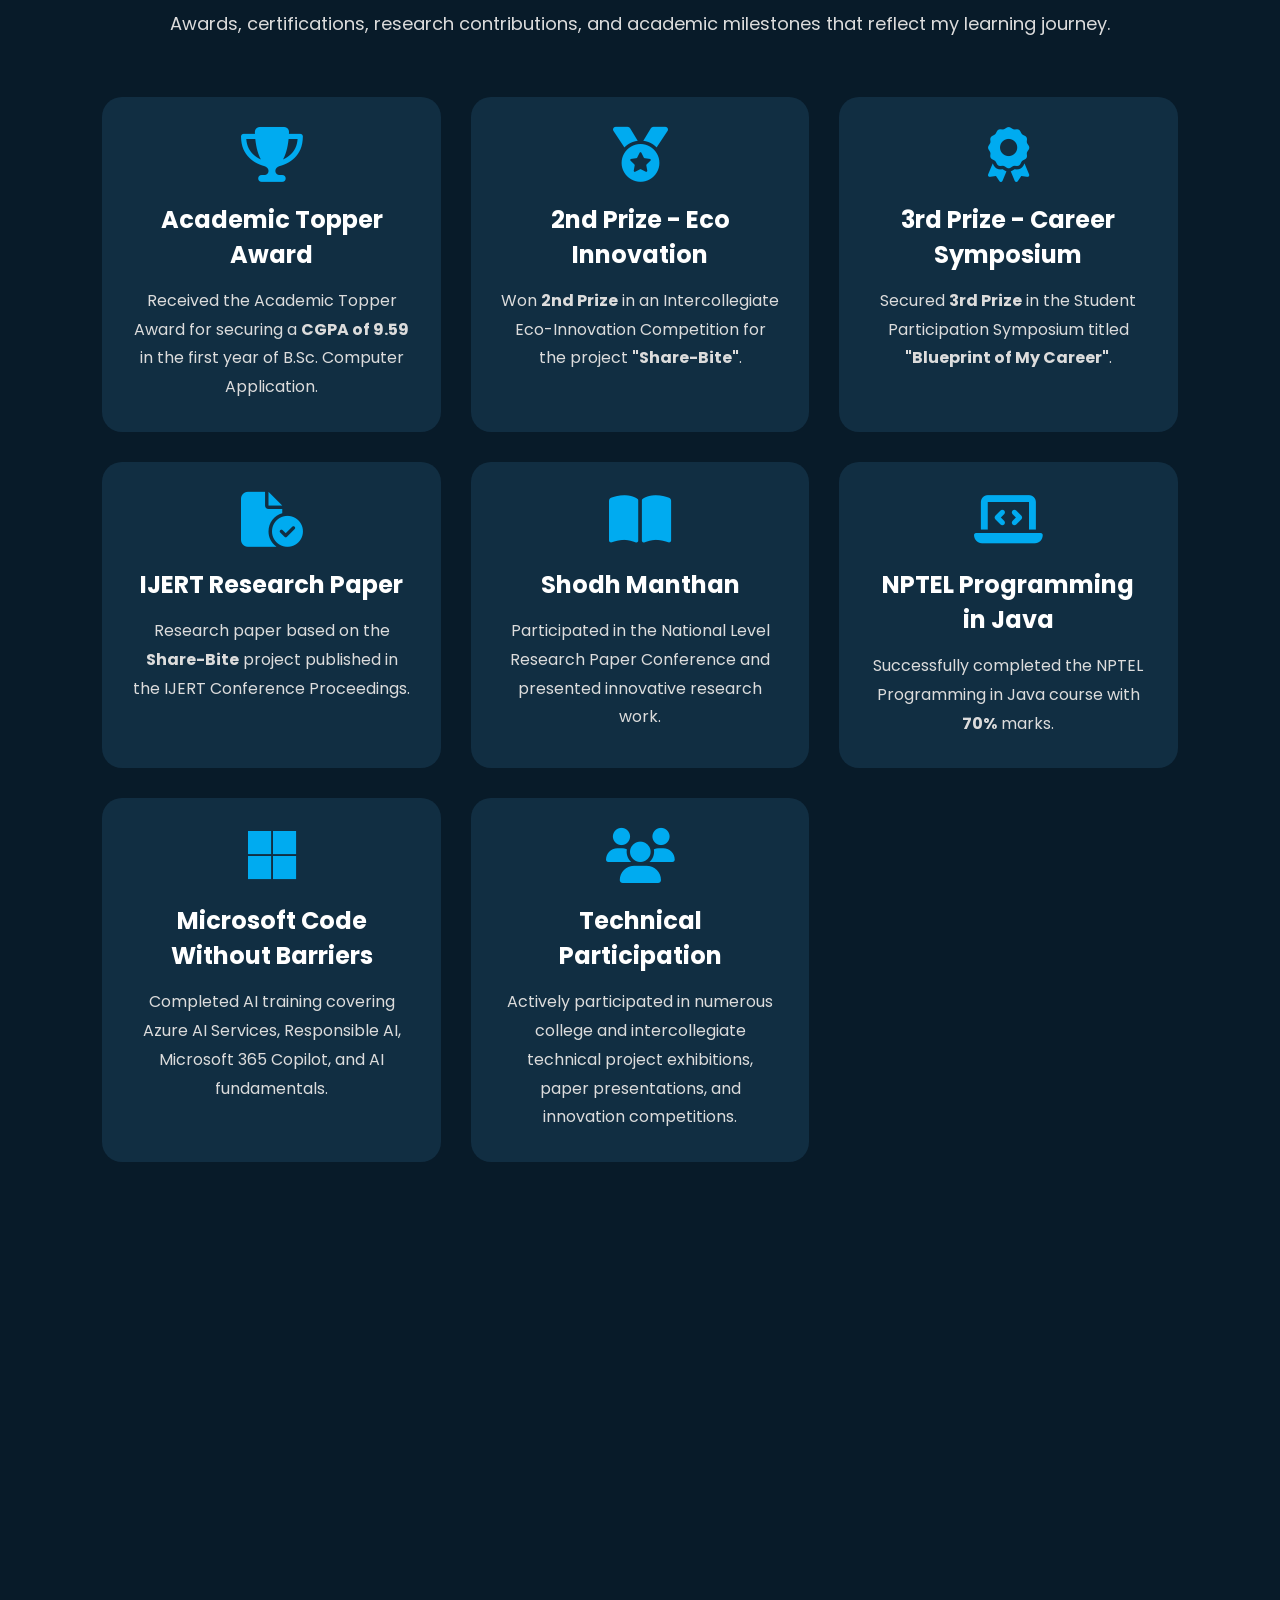
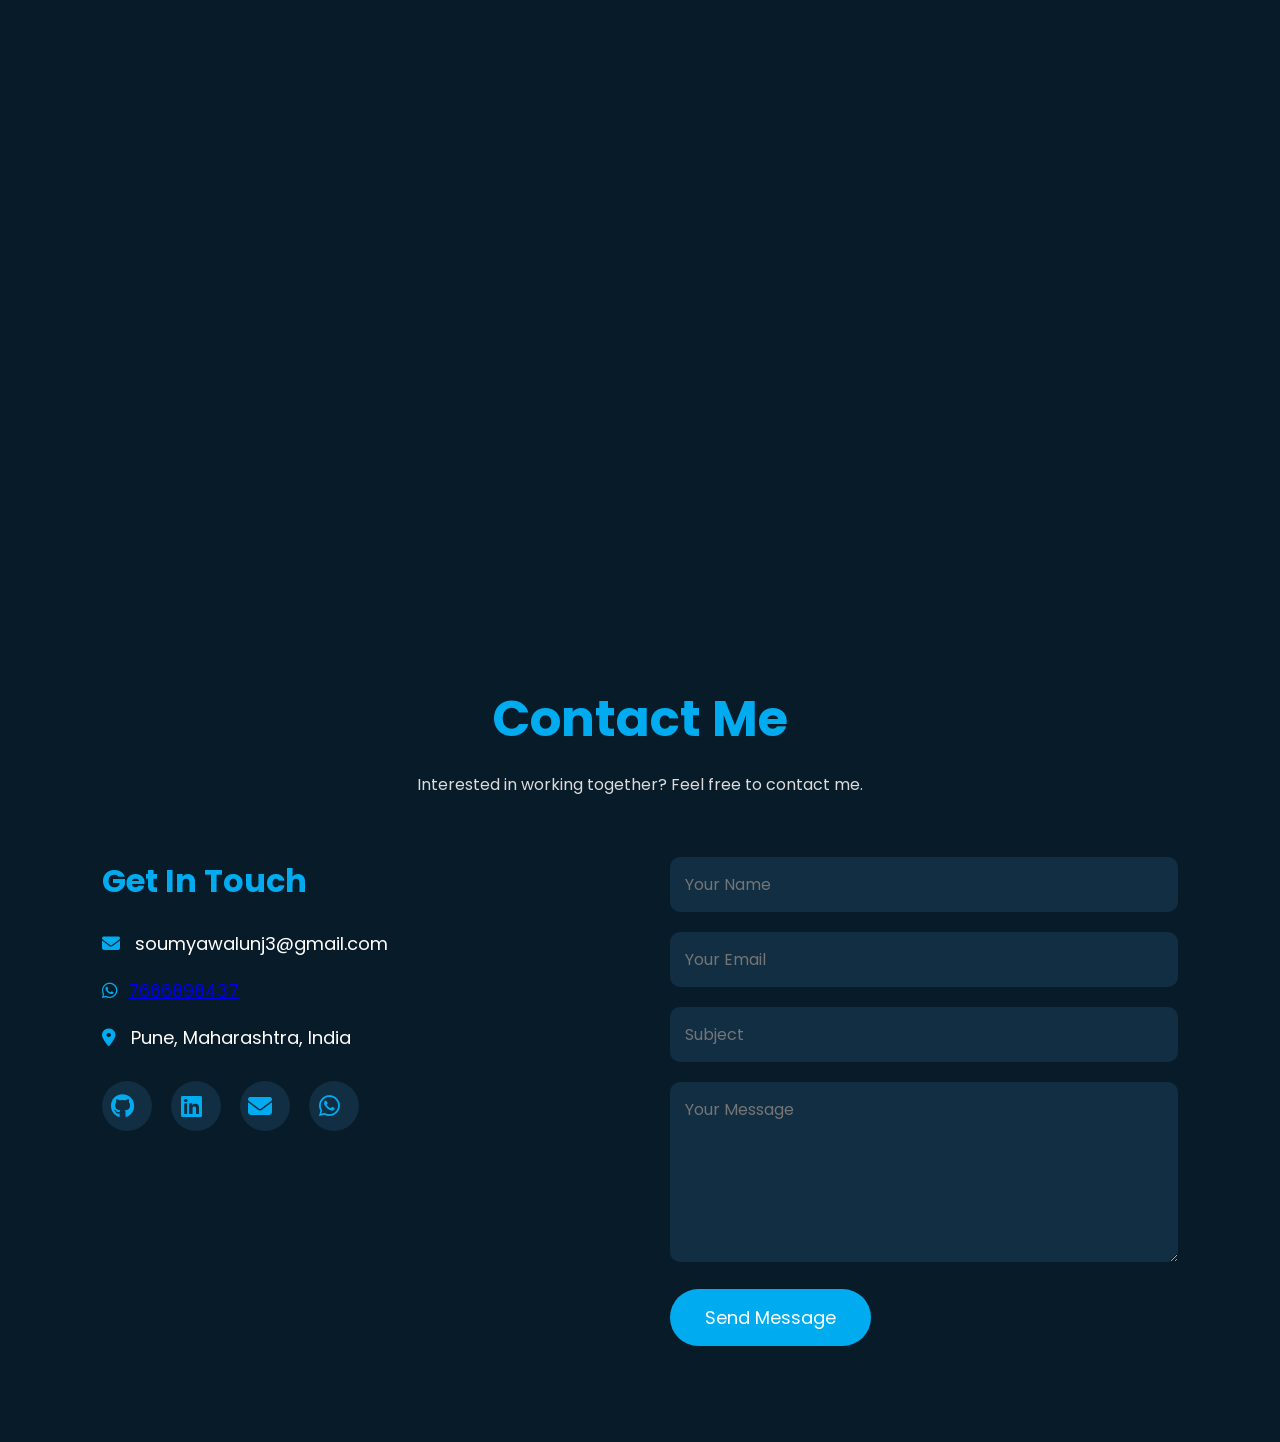
==== commit 9da49bf9: "Updated certificates" ====
--- a/index.html
+++ b/index.html
@@ -129,7 +129,7 @@
 
     <div class="stat">
 
-        <h2>7+</h2>
+        <h2>10+</h2>
 
         <p>Certificates</p>
 
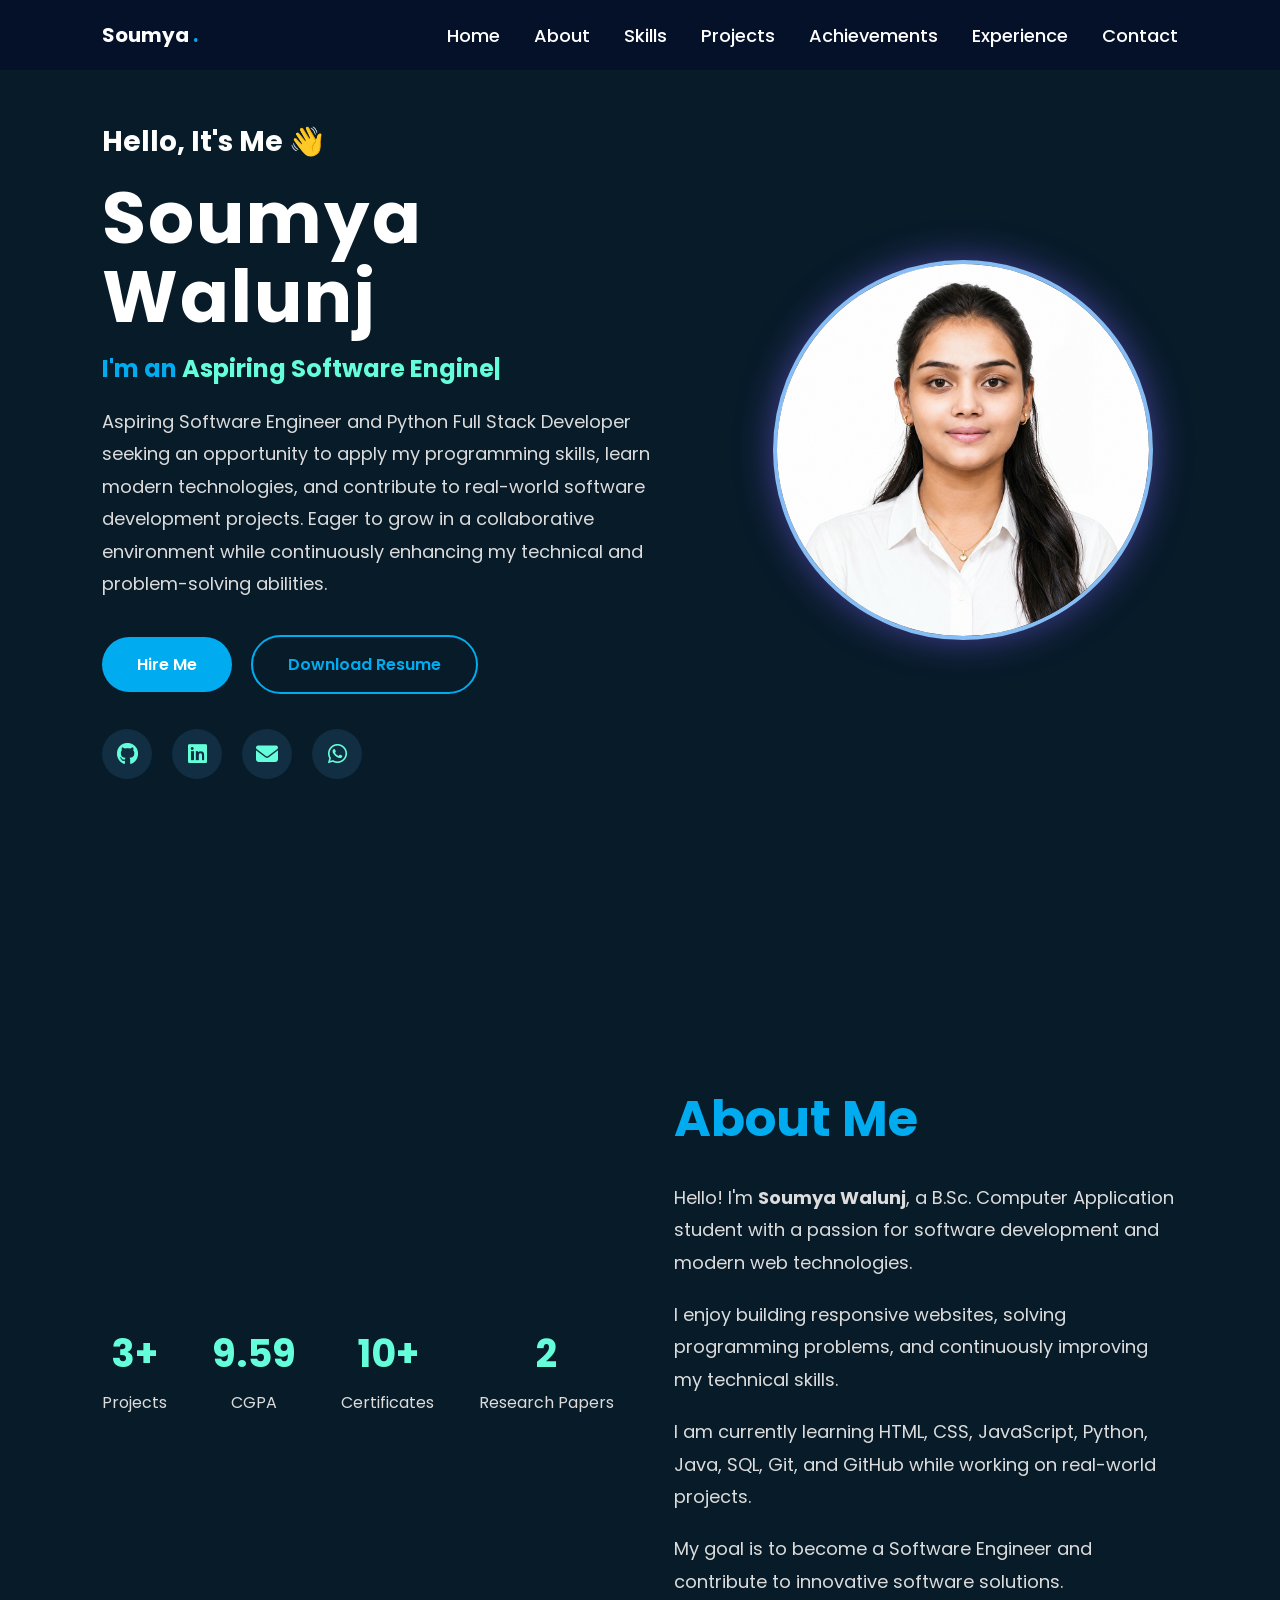
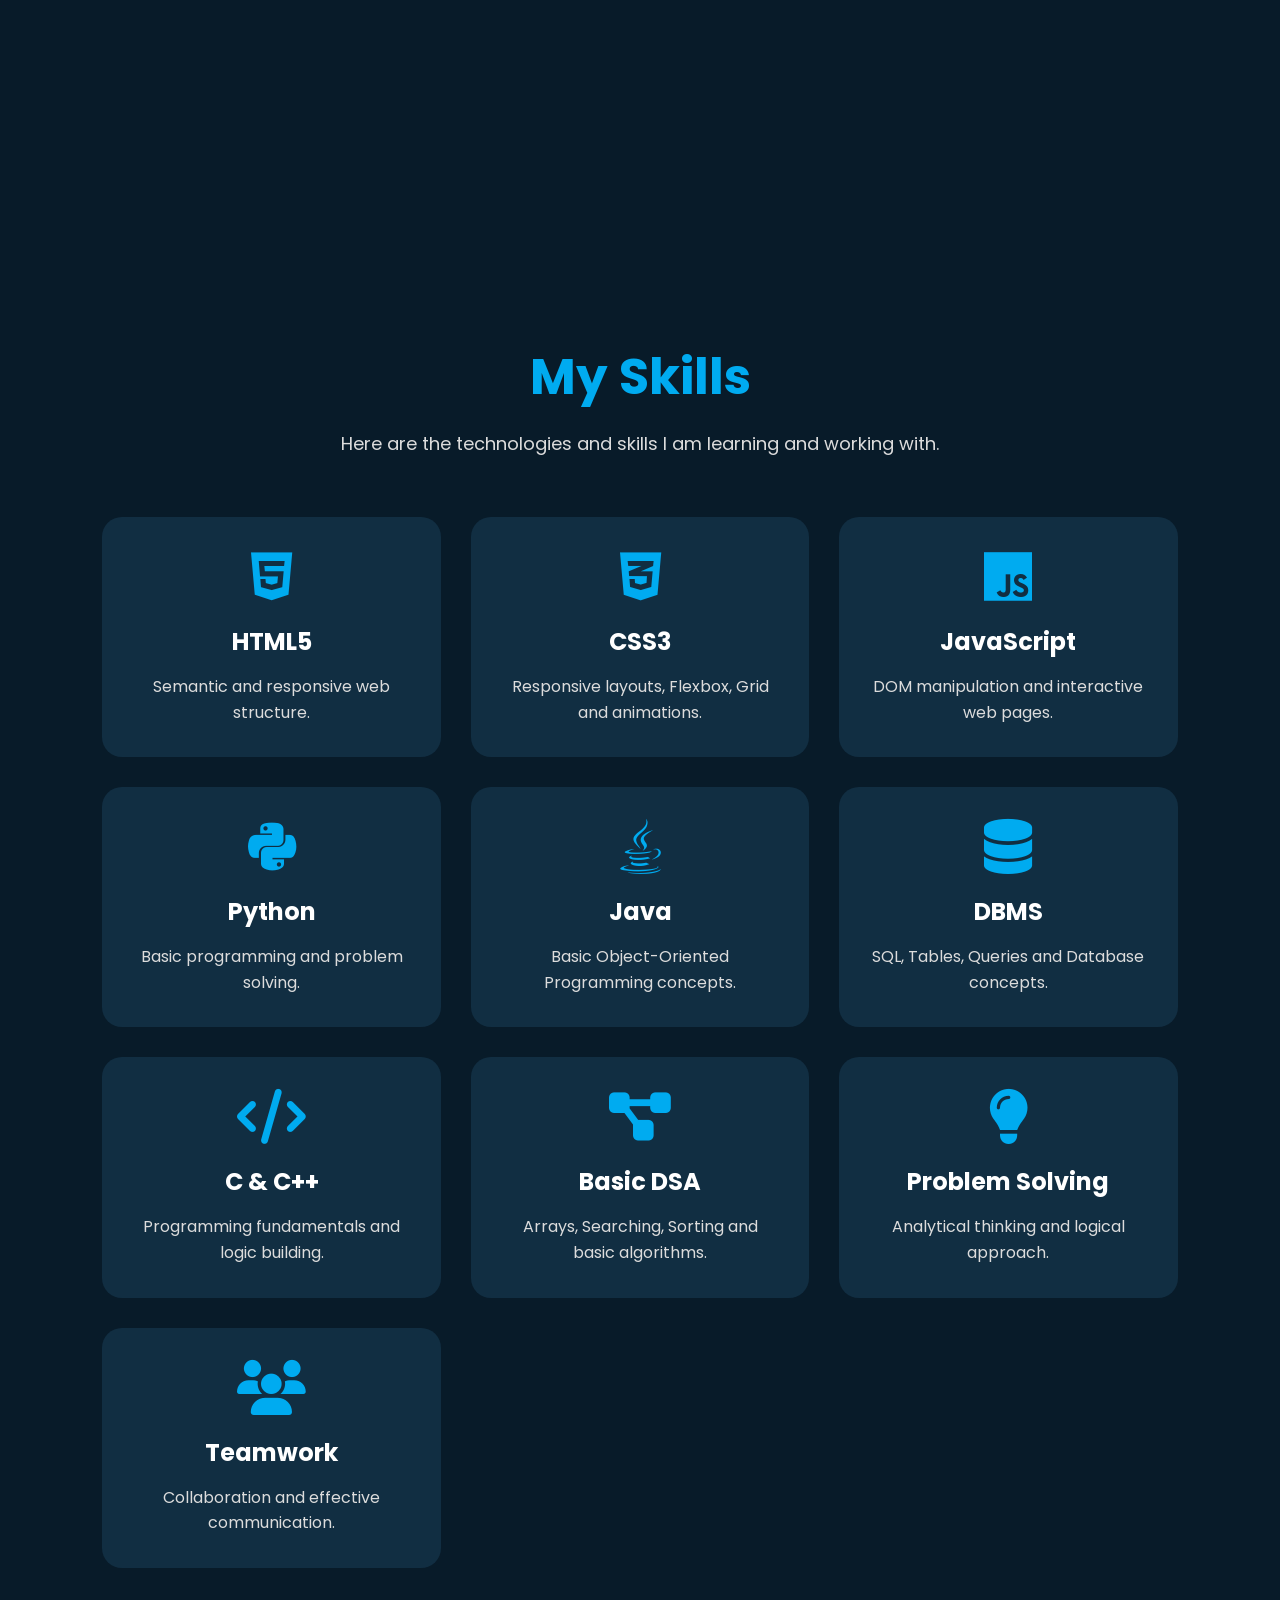
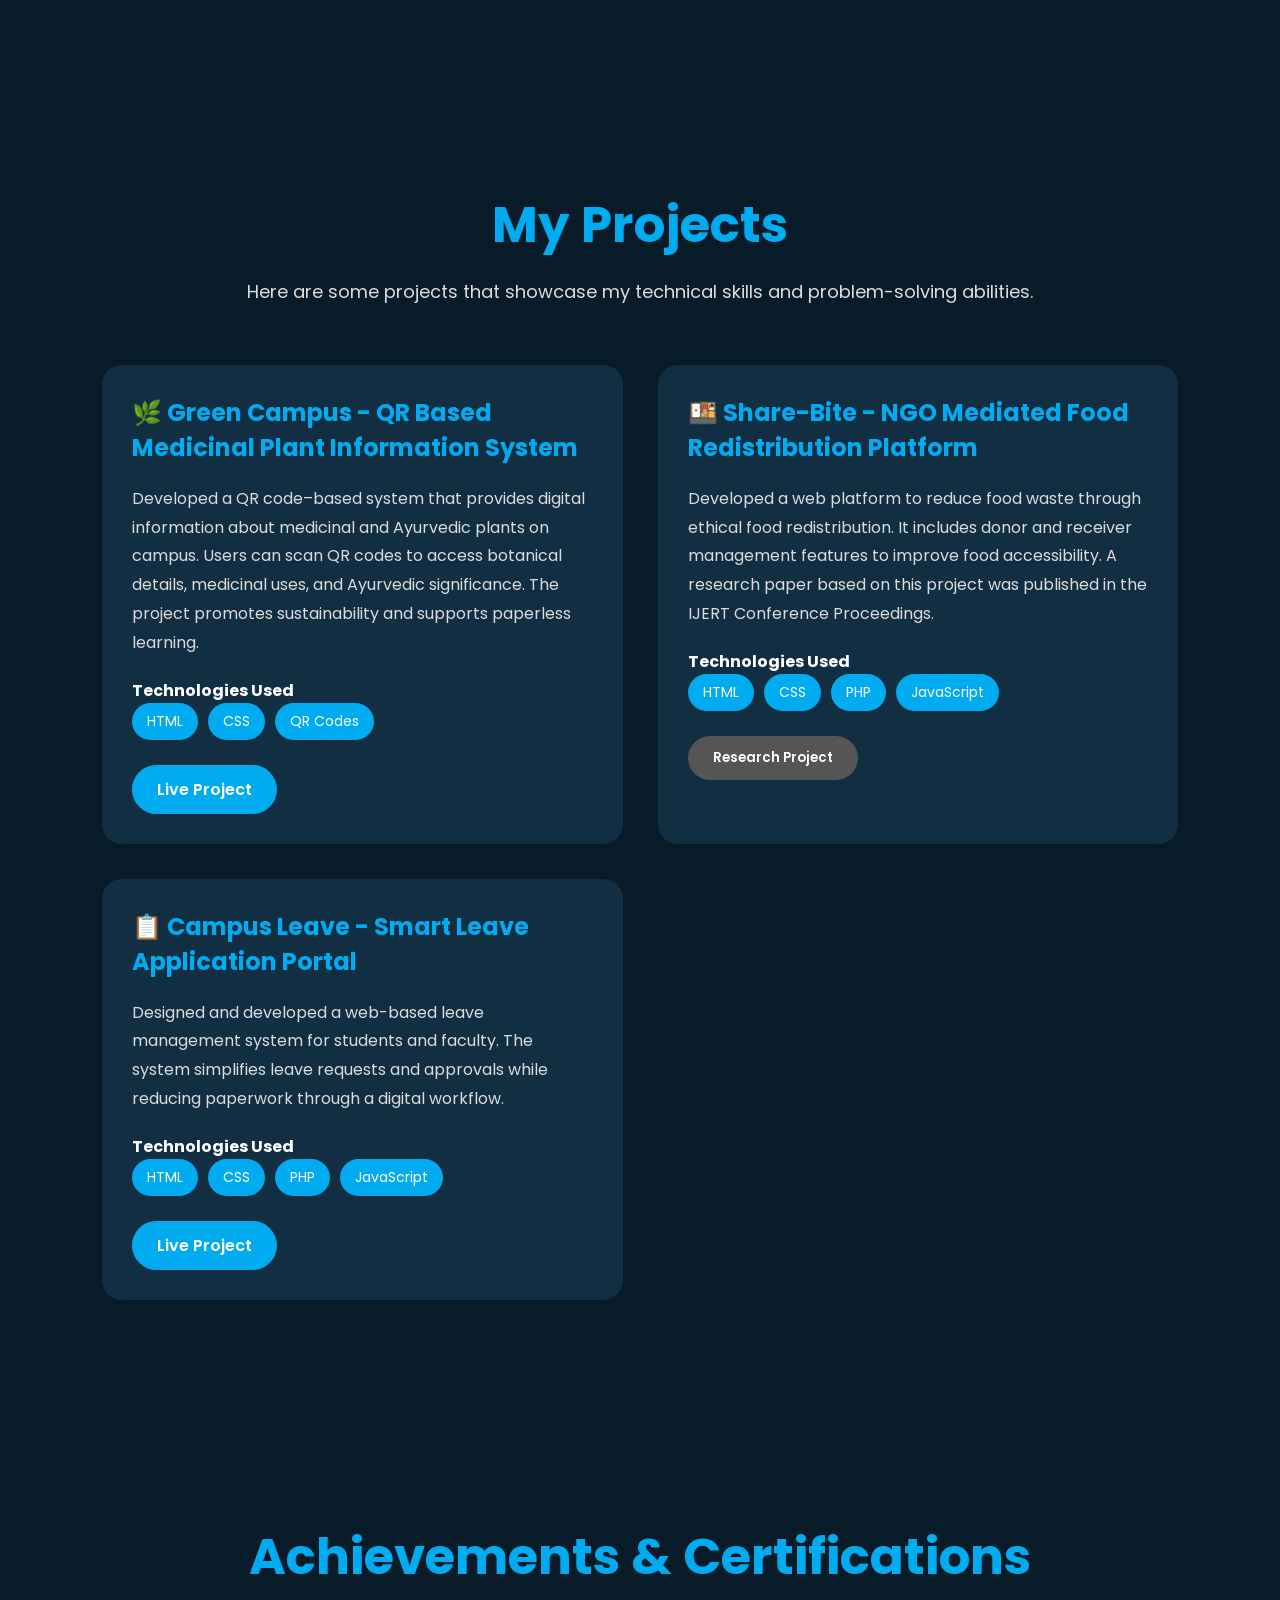
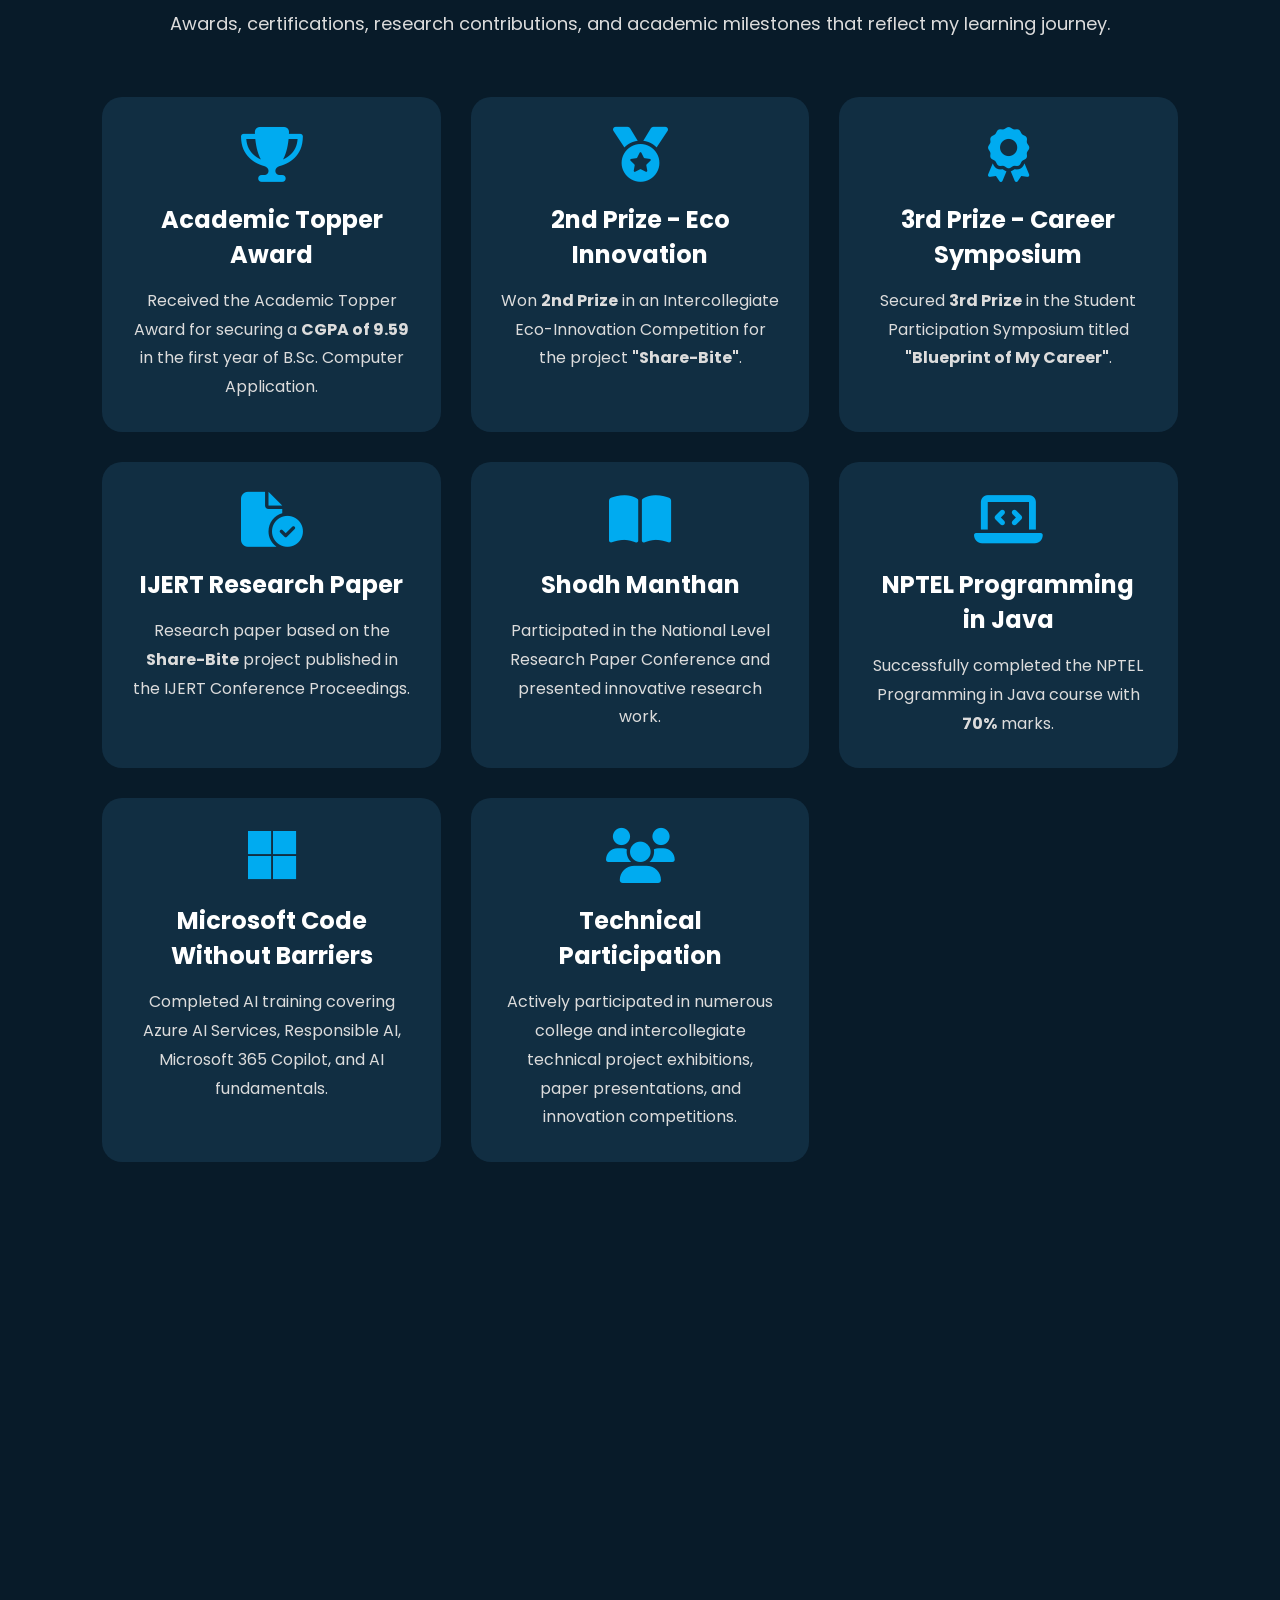
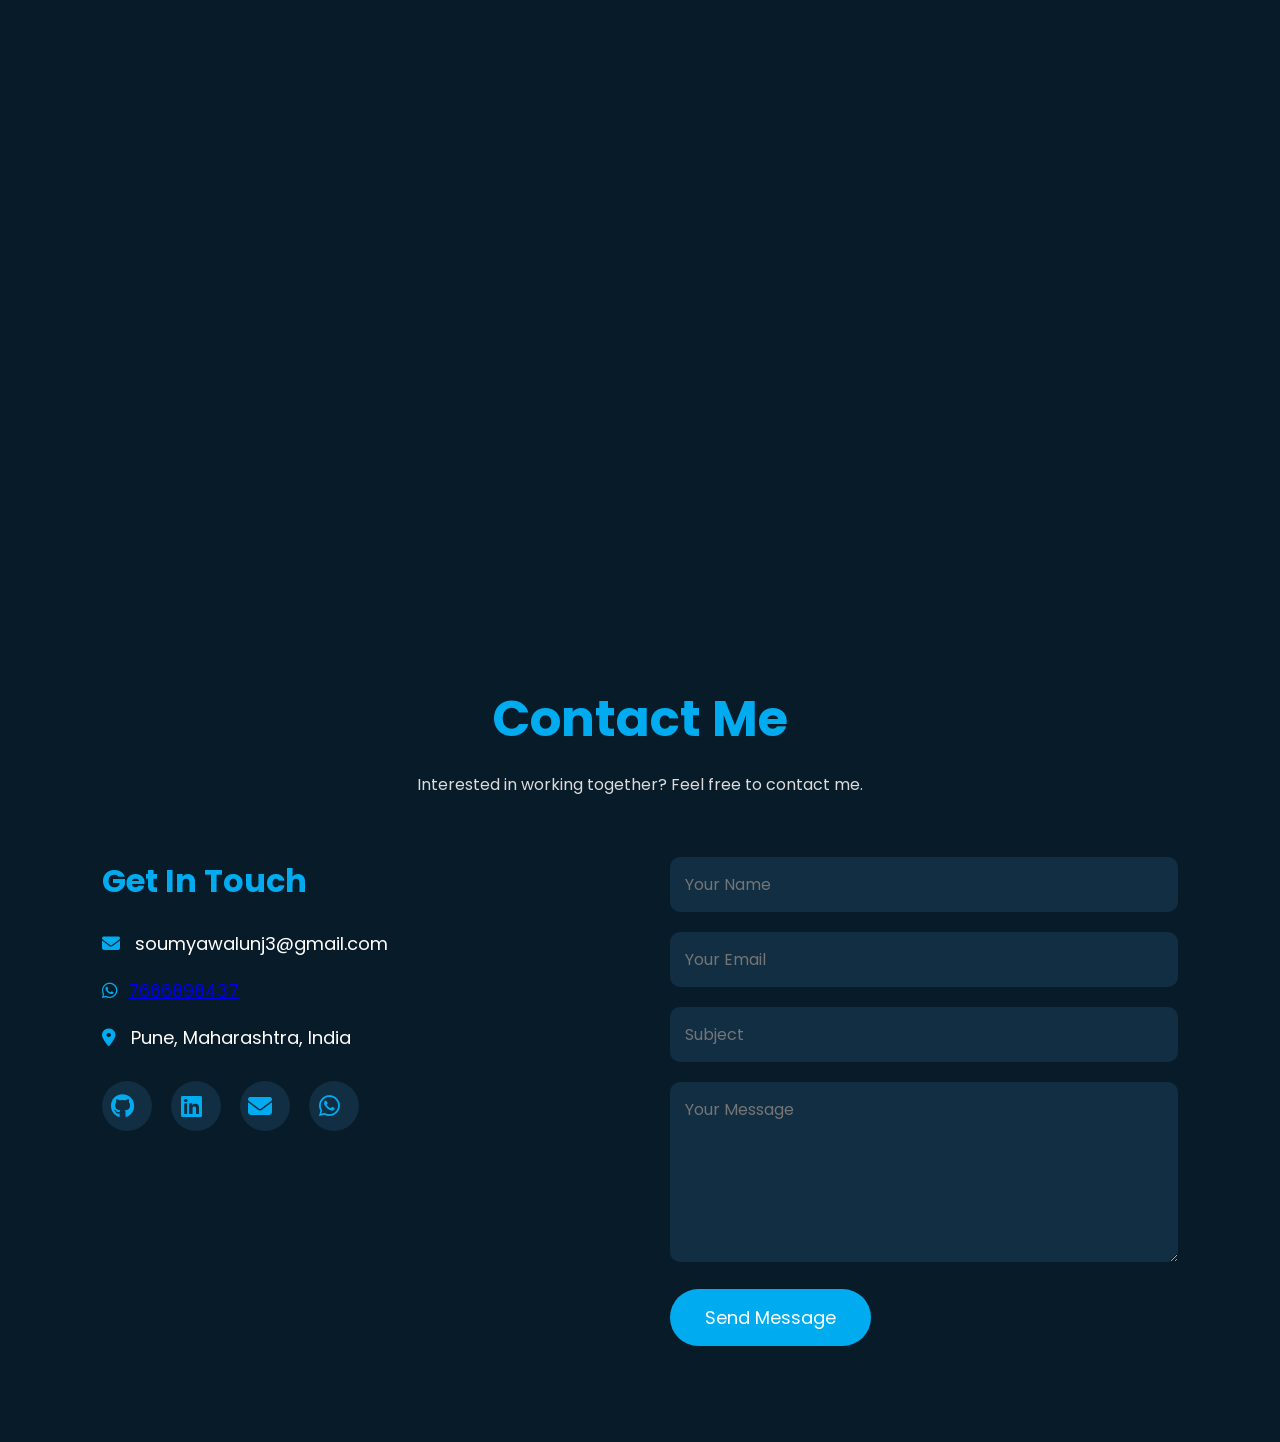
==== commit 458af36f: "Update live project link in index.html" ====
--- a/index.html
+++ b/index.html
@@ -357,7 +357,7 @@
 
 <div class="project-buttons">
 
-<a href="YOUR_LEAVE_PORTAL_LINK" target="_blank">Live Project</a>
+<a href="https://soumya-leave.infinityfreeapp.com/?i=1" target="_blank">Live Project</a>
 
 </div>
 
@@ -563,4 +563,4 @@
 
 </body>
 </body>
-</html>+</html>
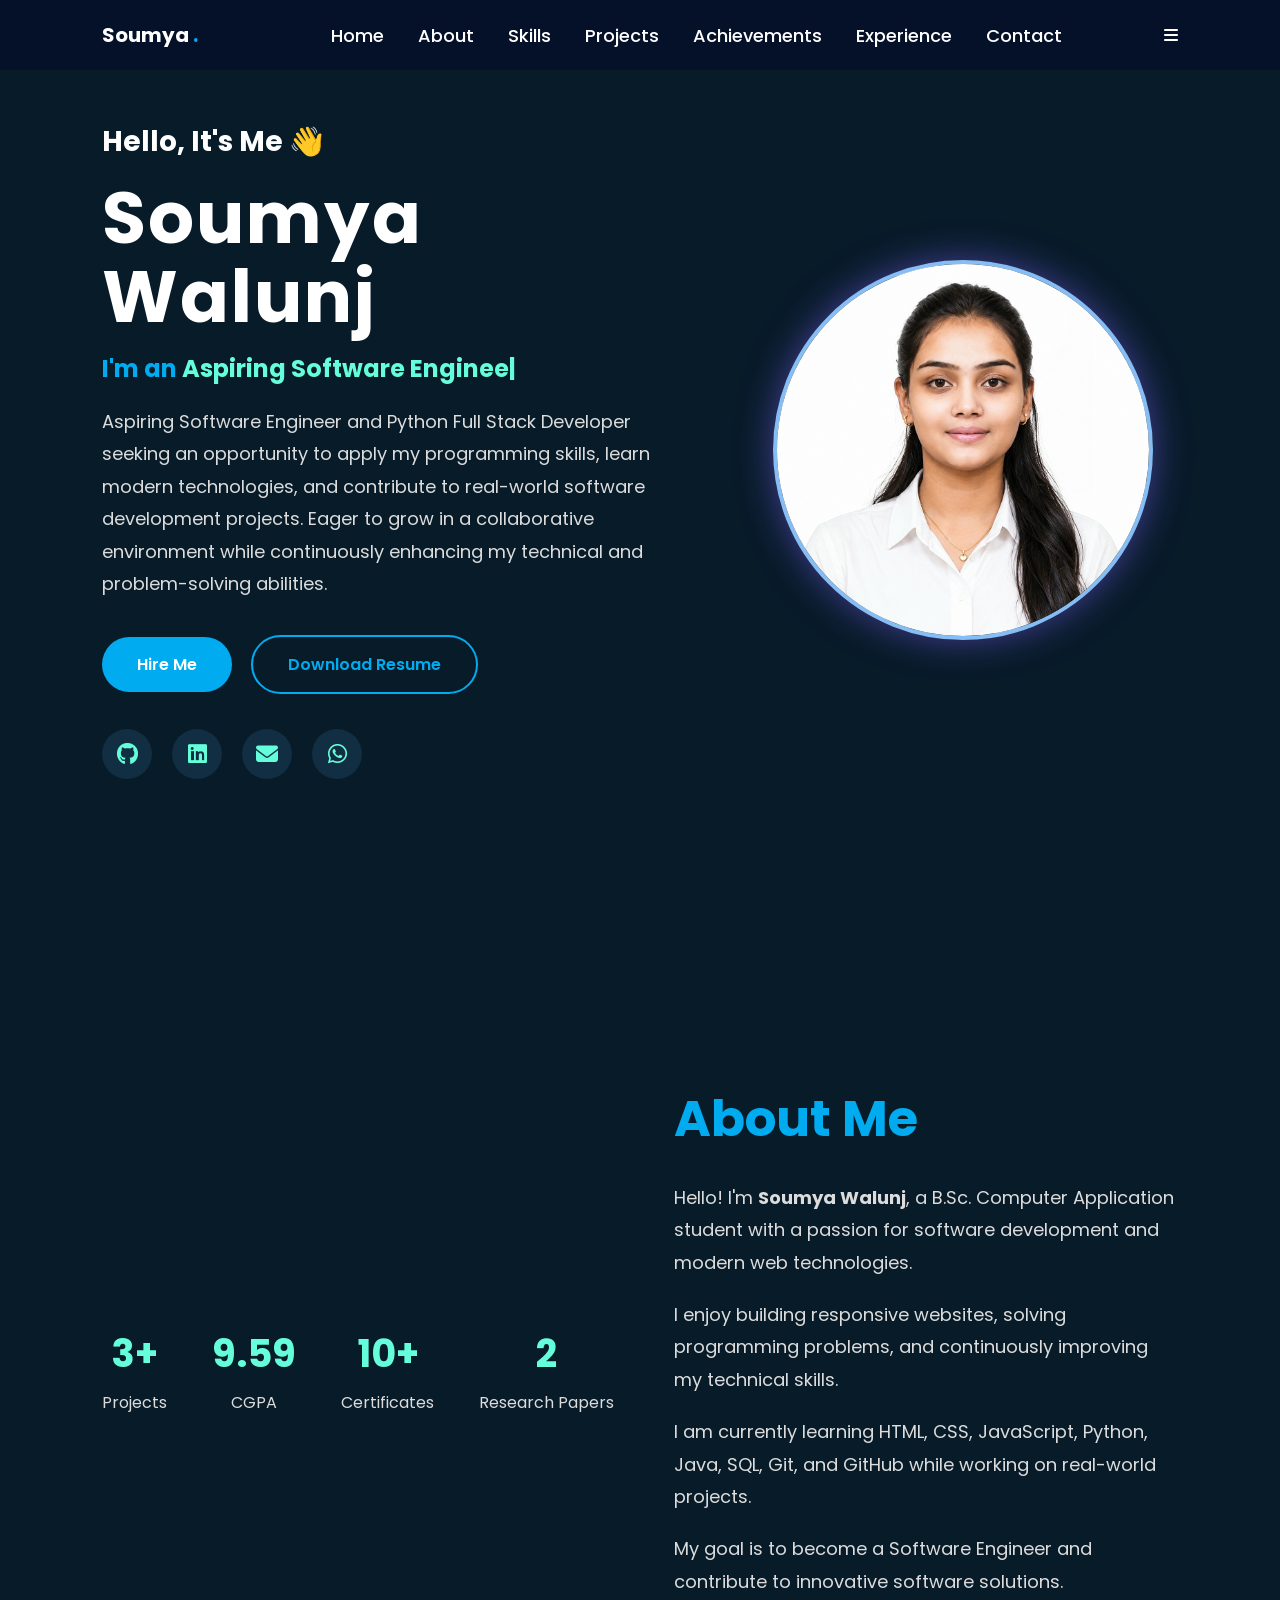
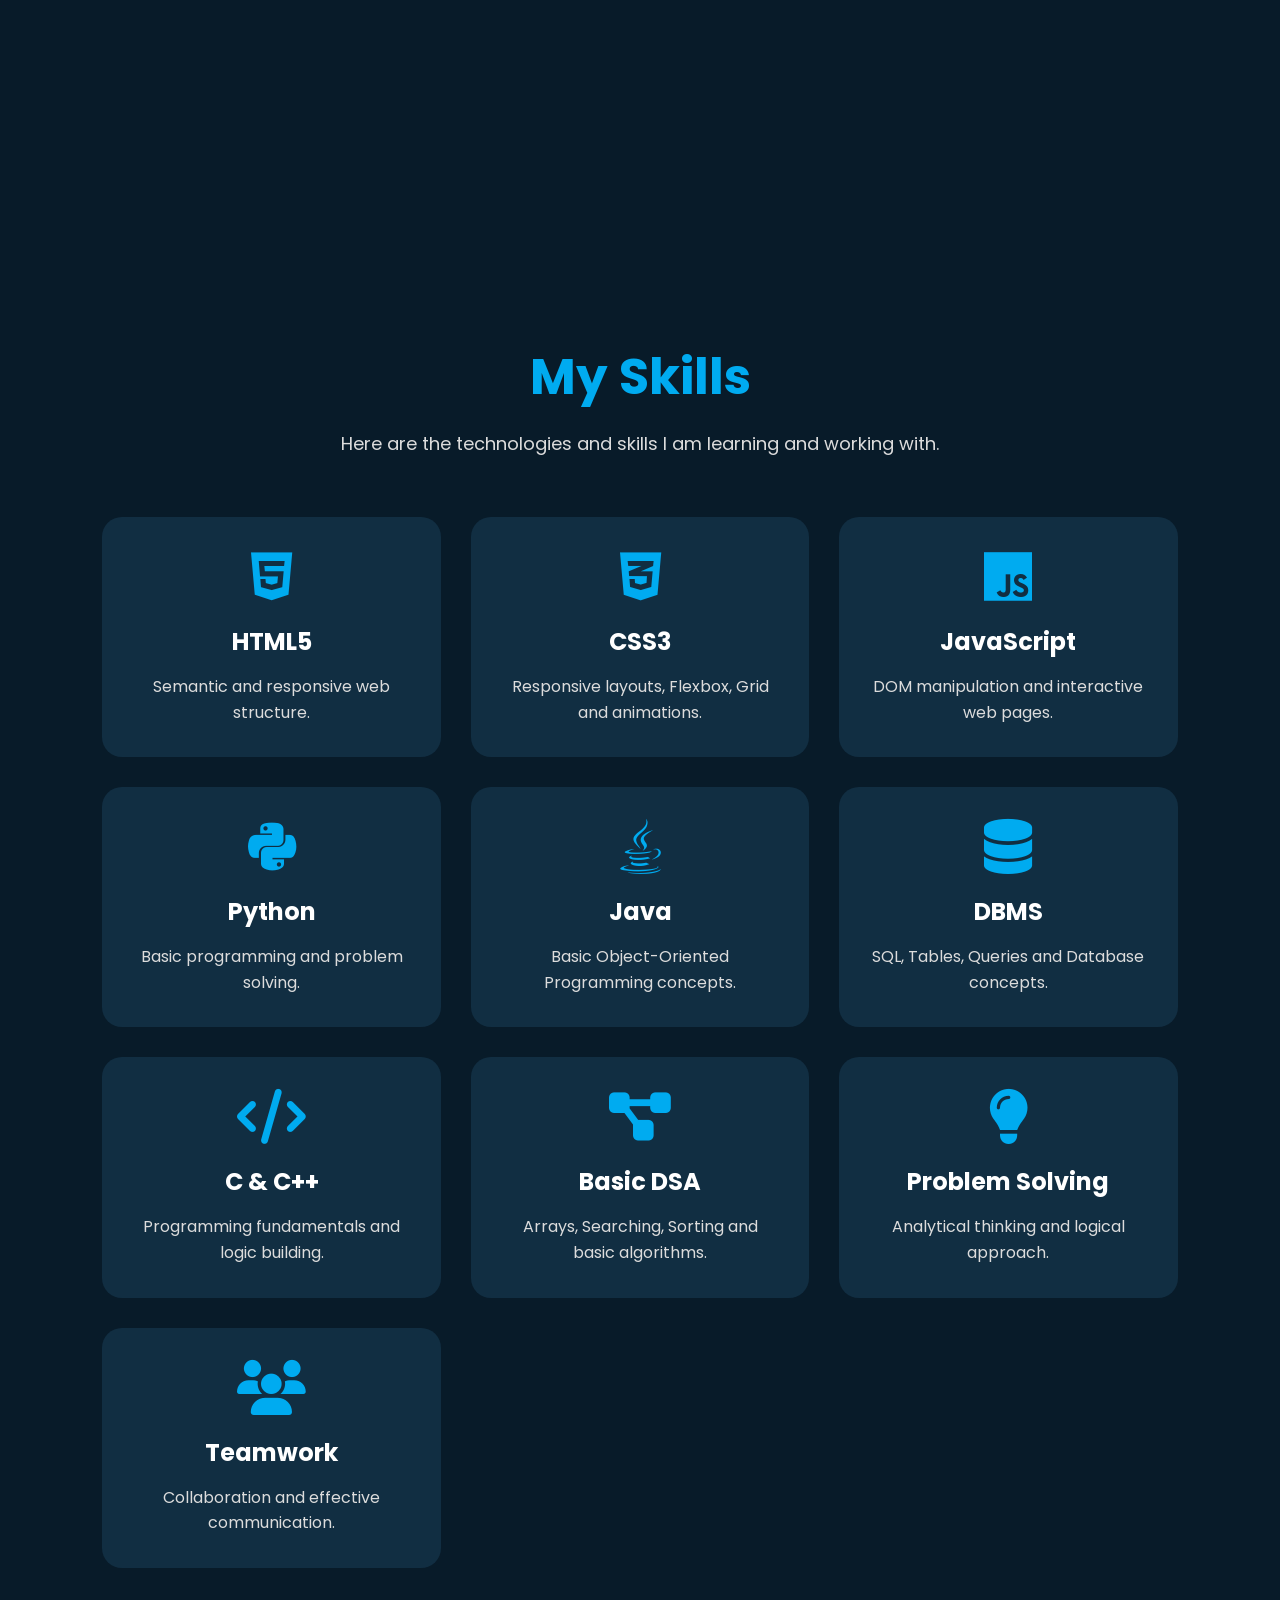
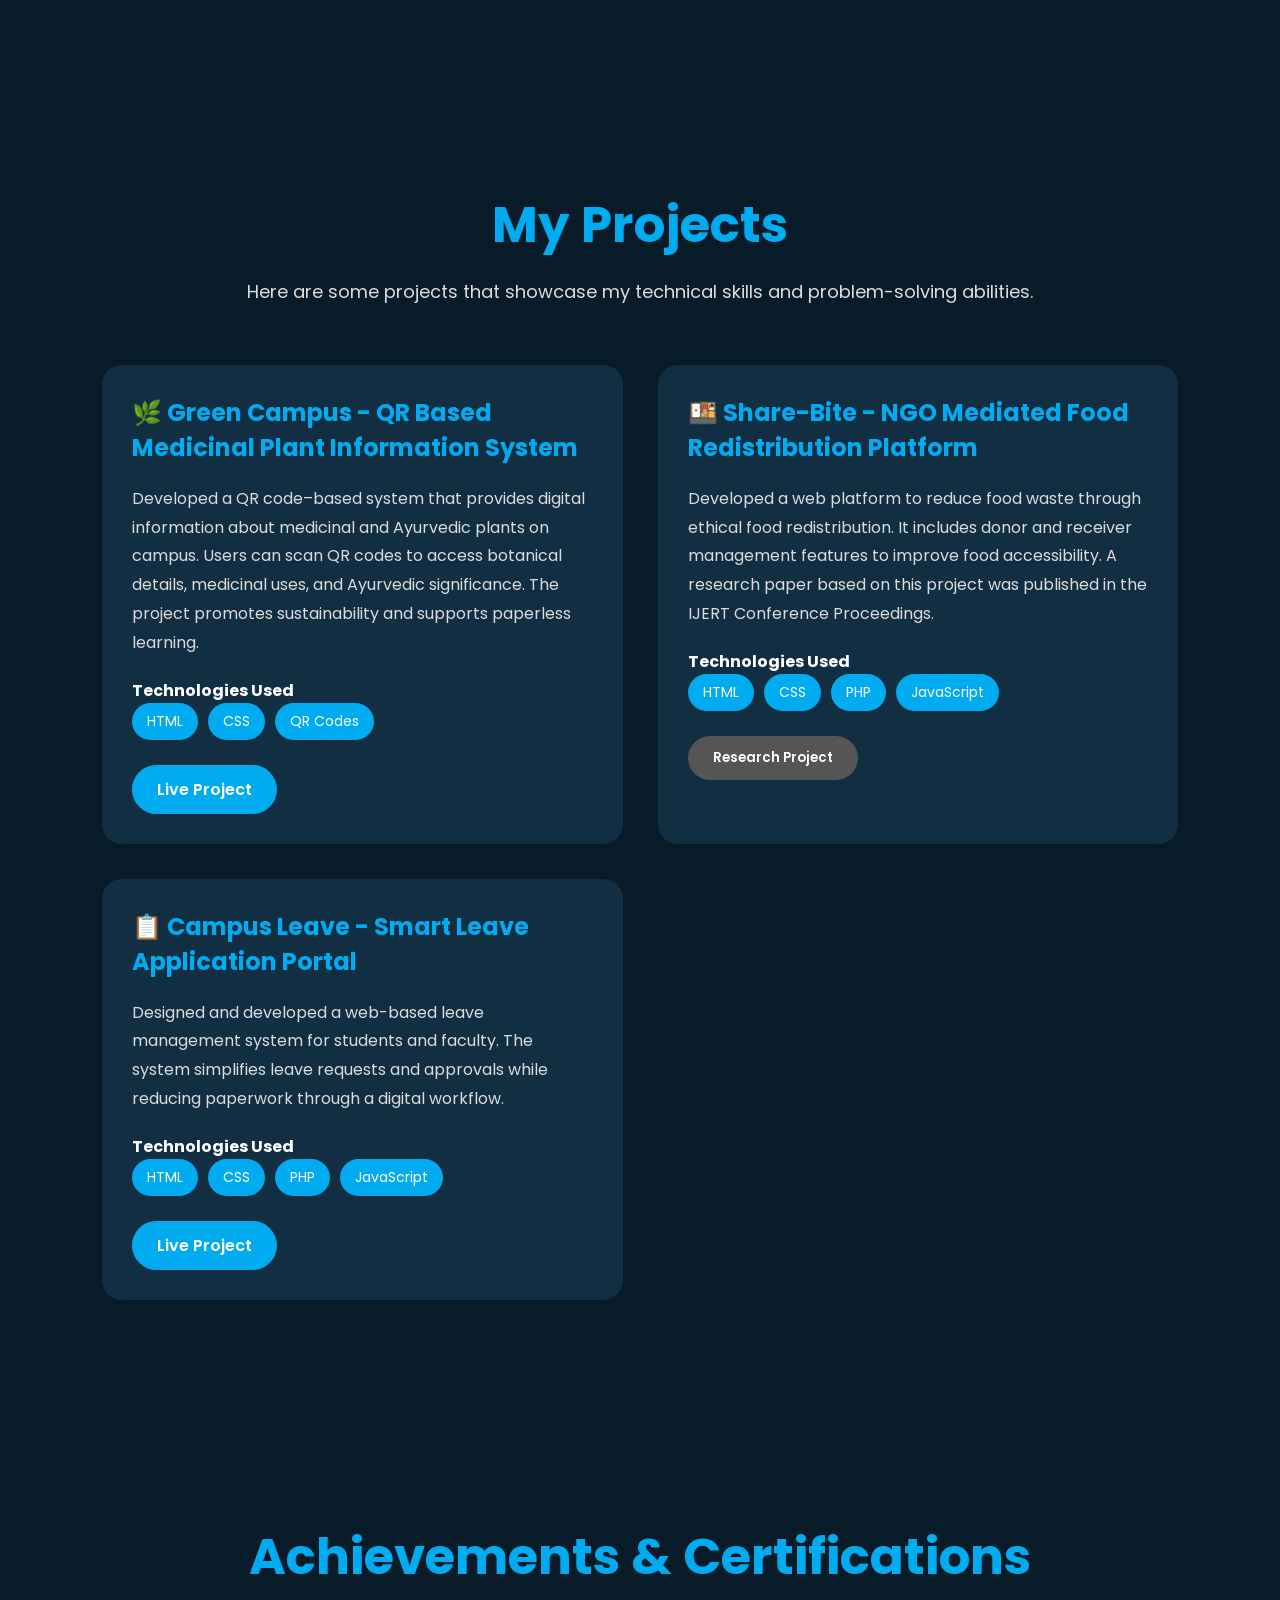
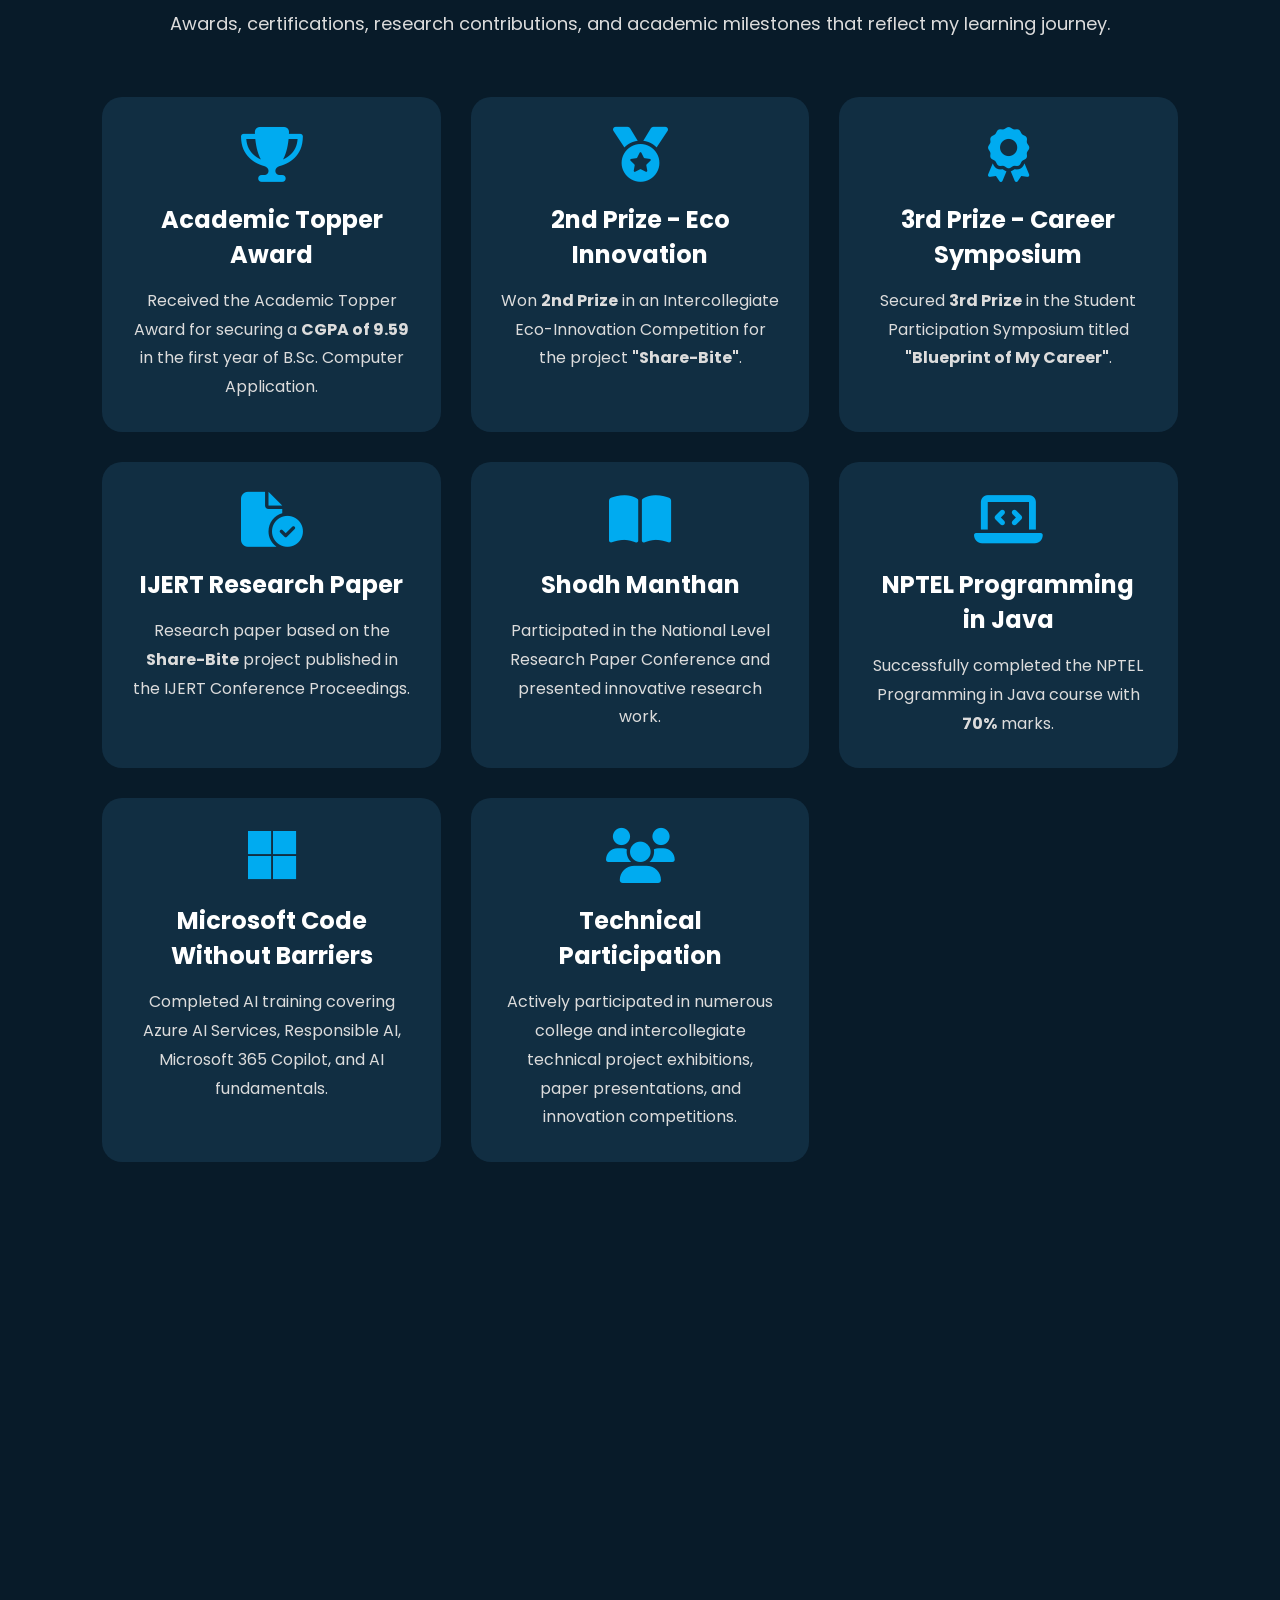
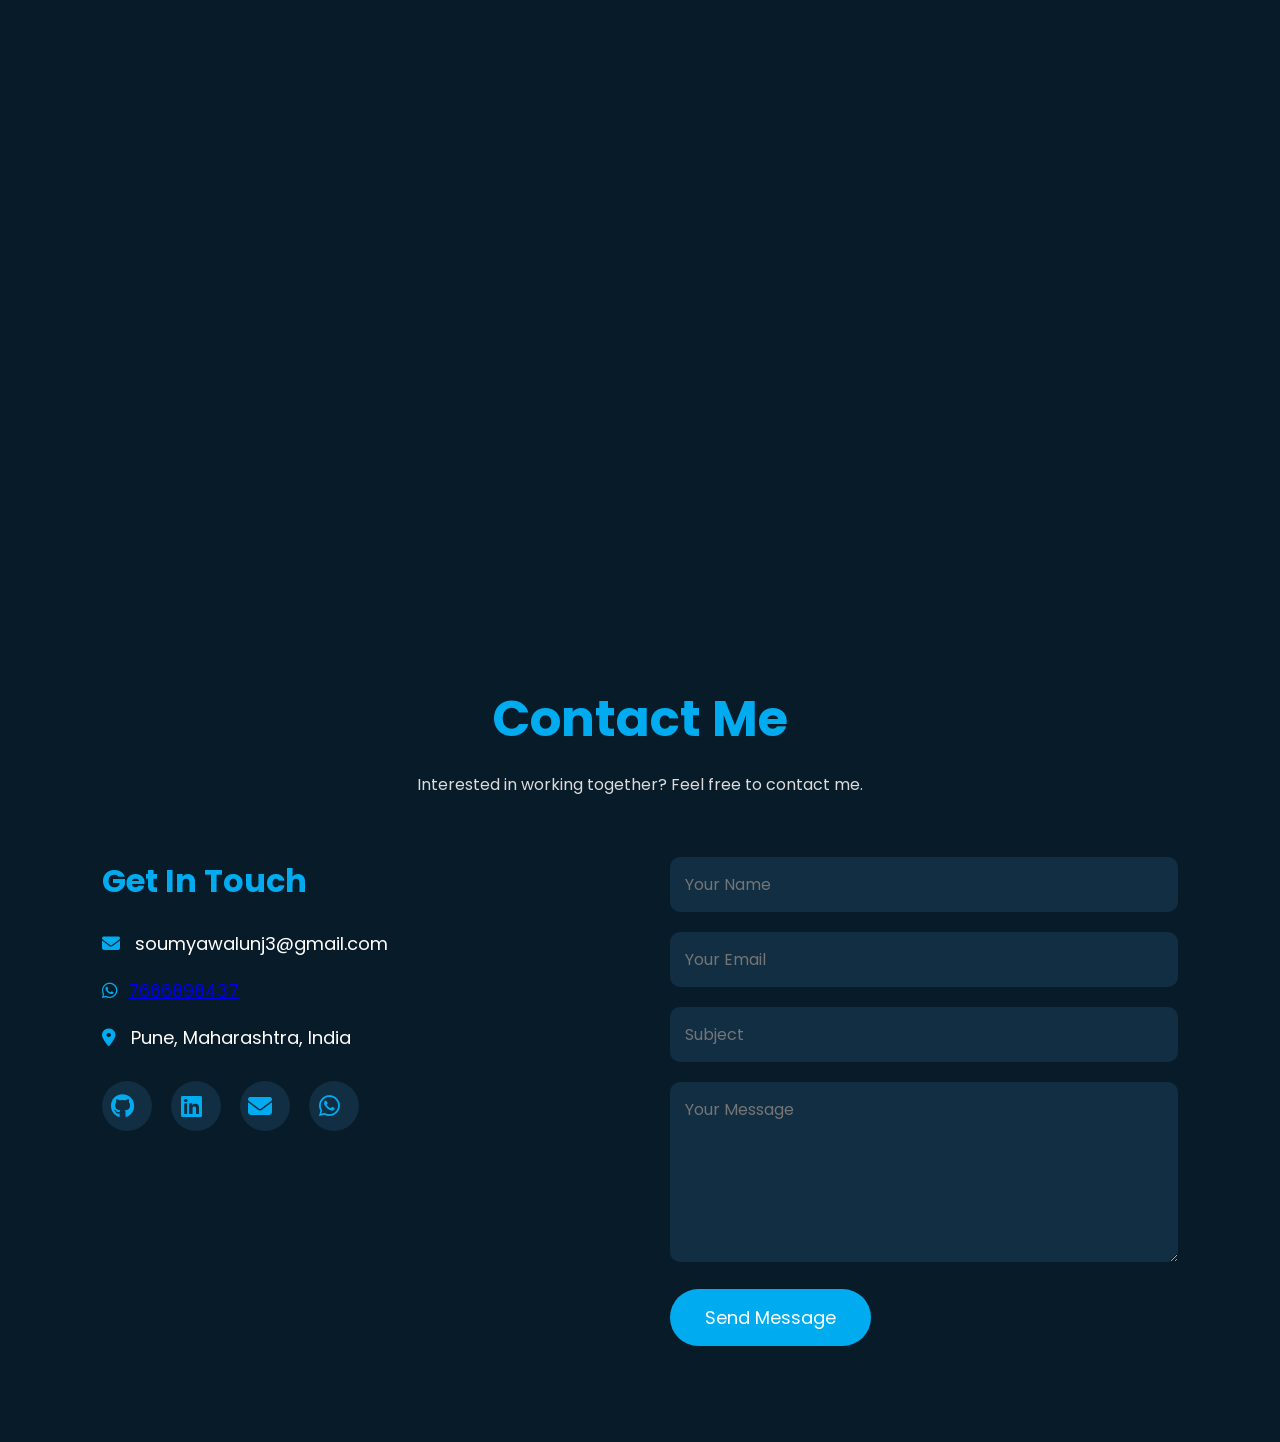
==== commit 5c4e9e05: "Add menu button to header in index.html" ====
--- a/index.html
+++ b/index.html
@@ -44,7 +44,9 @@
 <a href="#contact">Contact</a>
 
 </nav>
-
+<div class="menu-btn">
+    <i class="fa-solid fa-bars"></i>
+</div>
 </header>
 
 
@@ -289,7 +291,7 @@
 
 <div class="project-buttons">
 
-<a href="YOUR_GREEN_CAMPUS_LINK" target="_blank">Live Project</a>
+<a href="https://kabir663.github.io/homepage/" target="_blank">Live Project</a>
 
 </div>
 
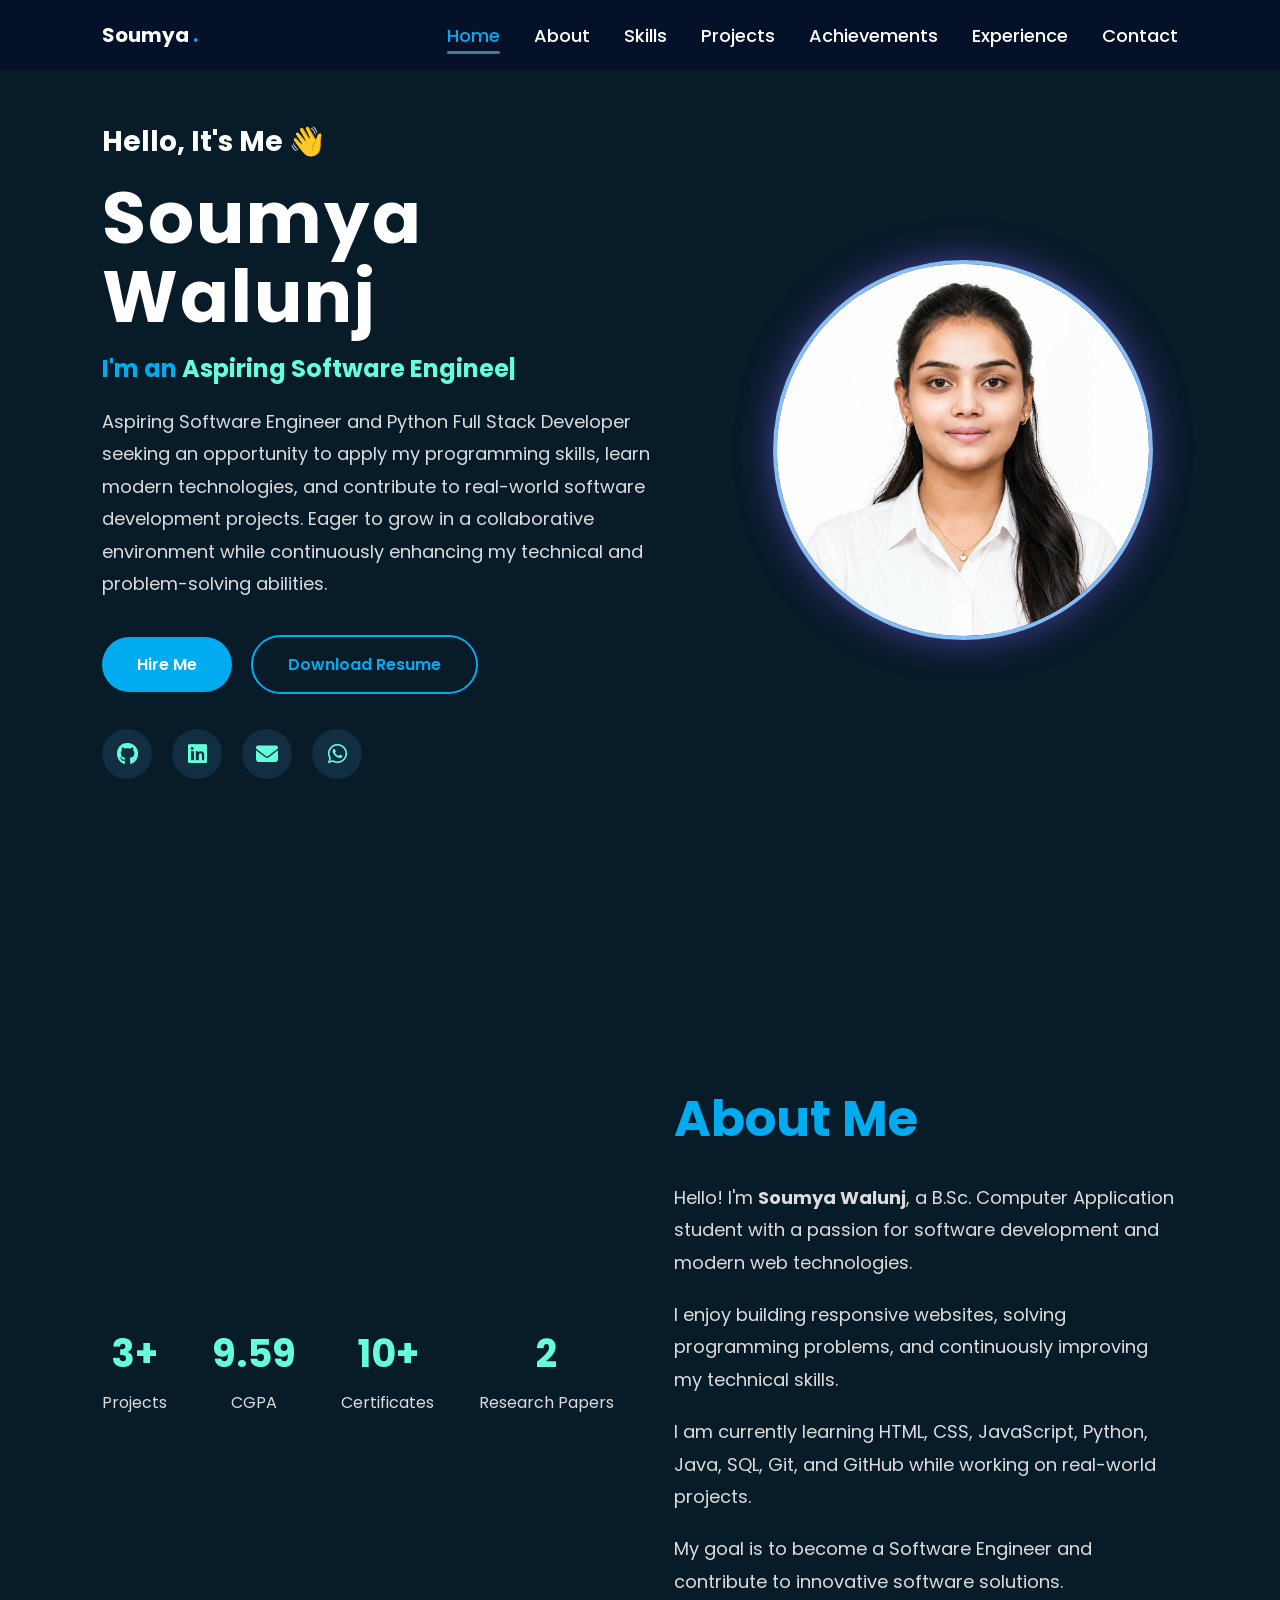
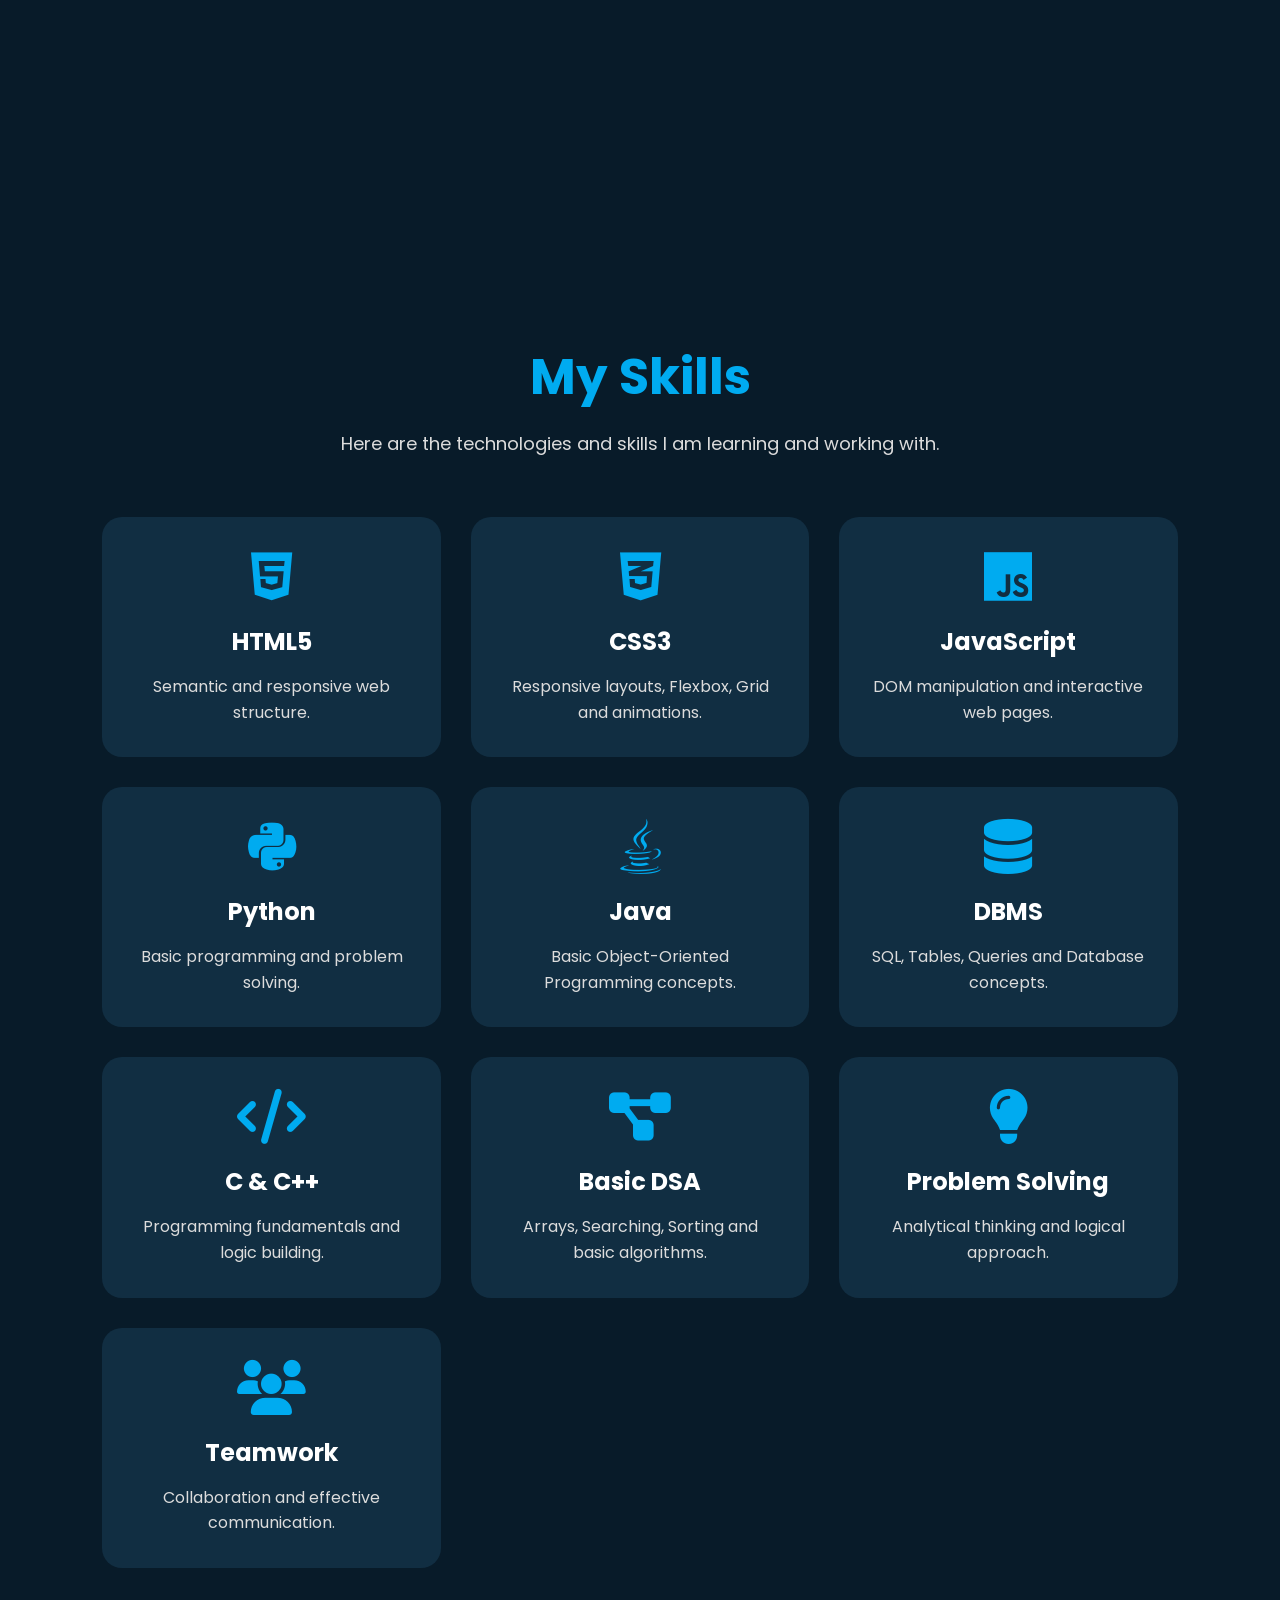
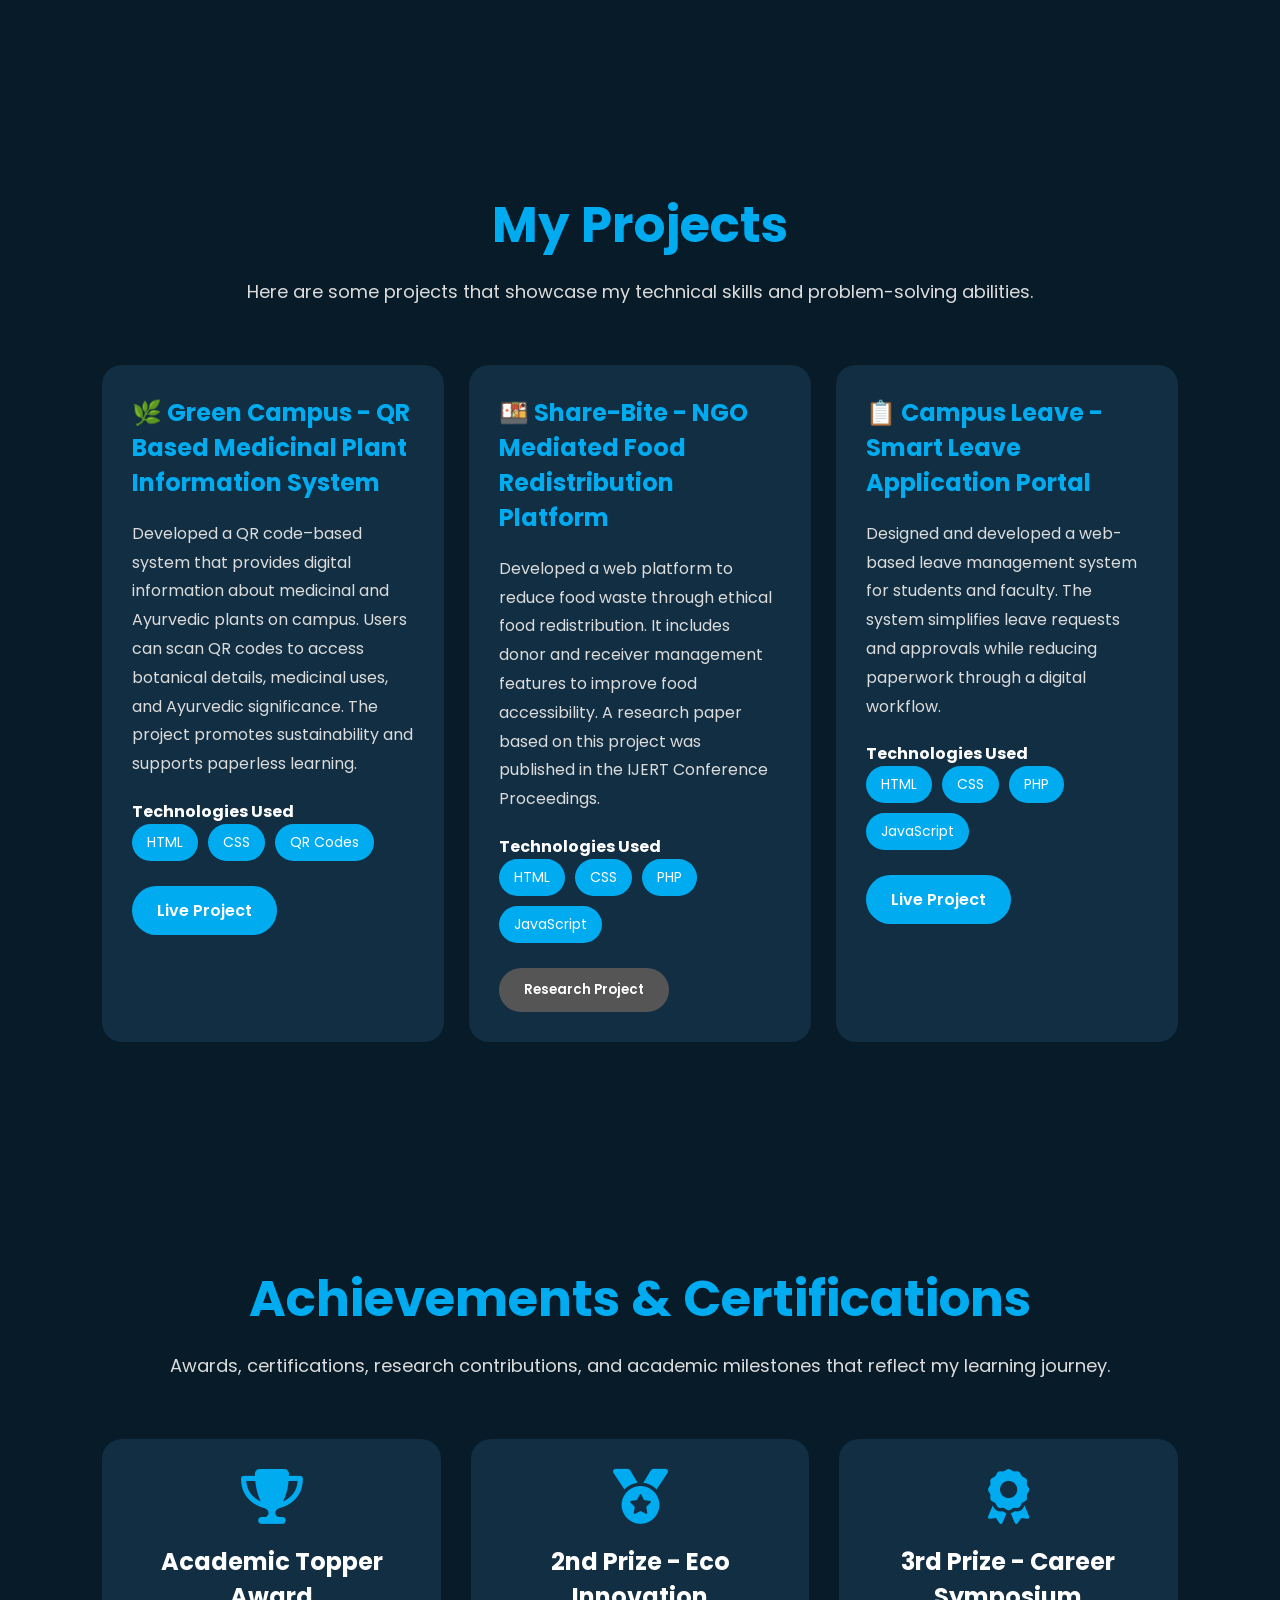
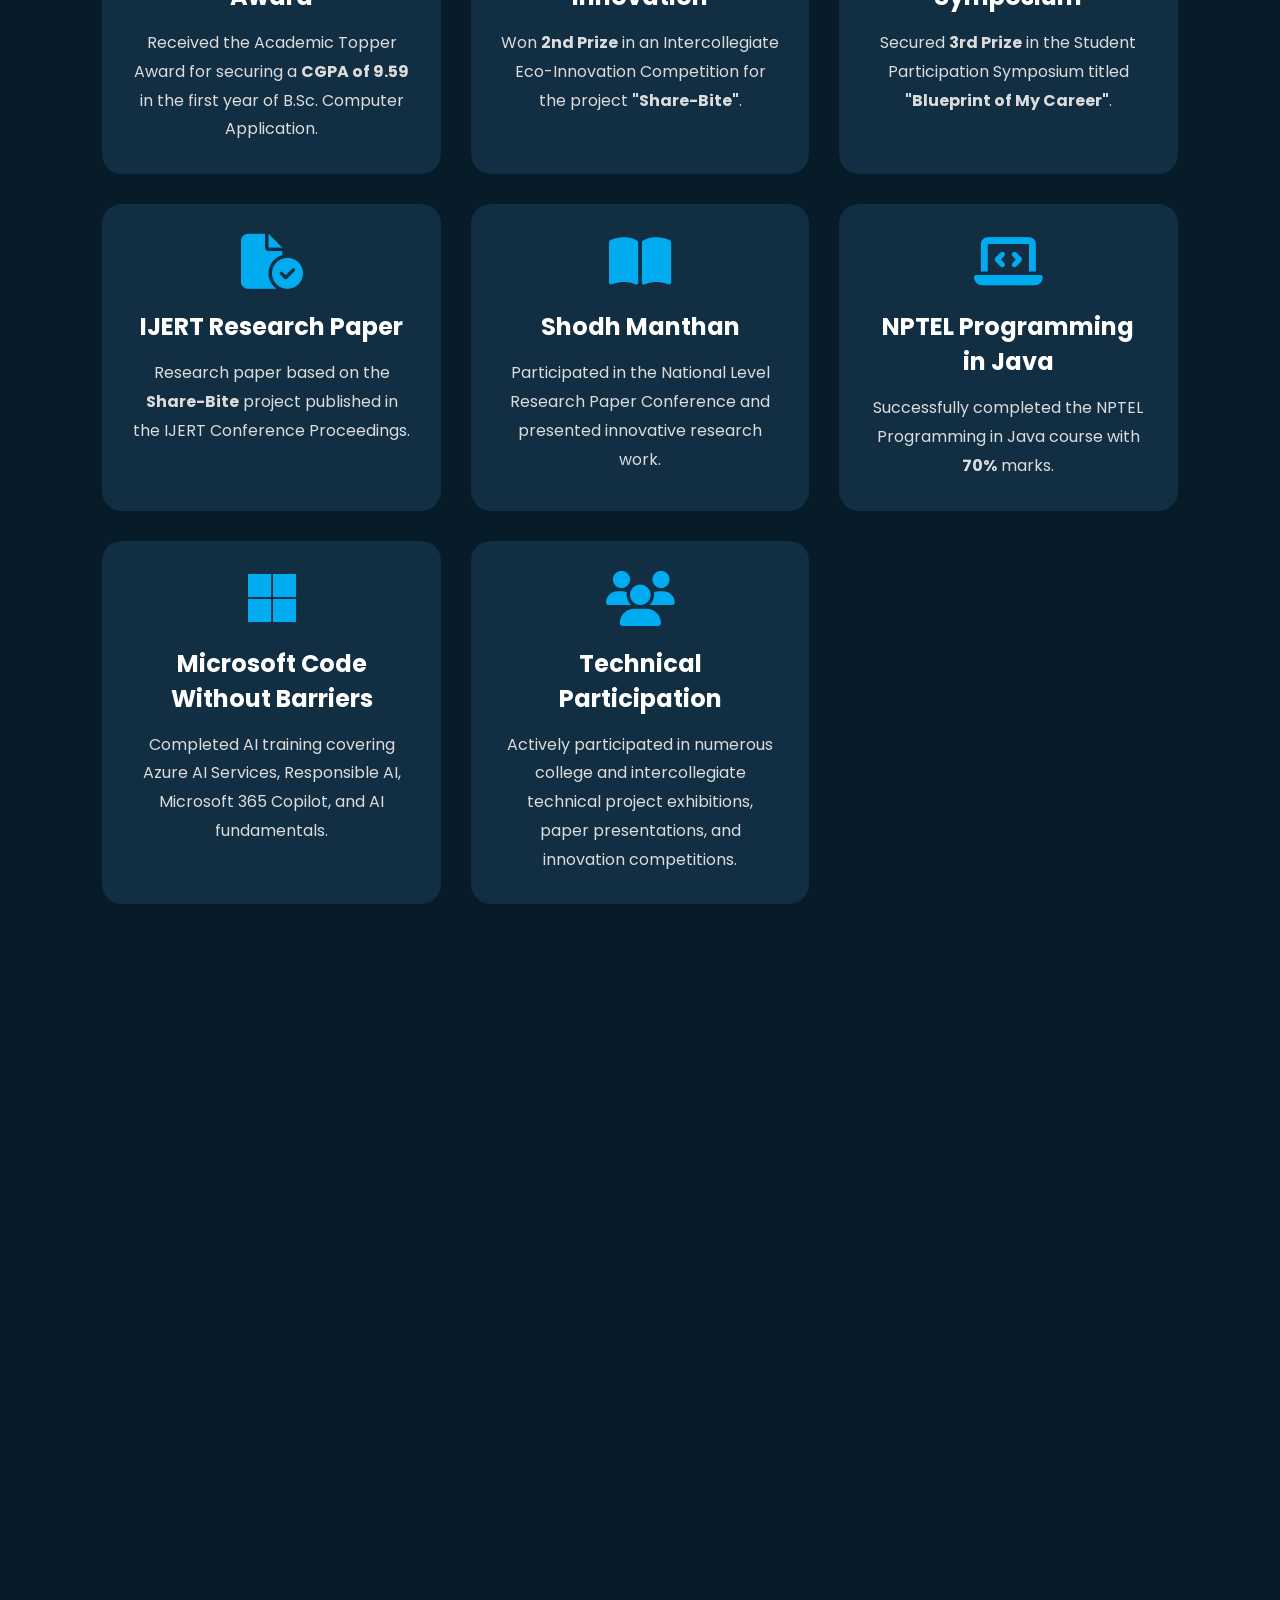
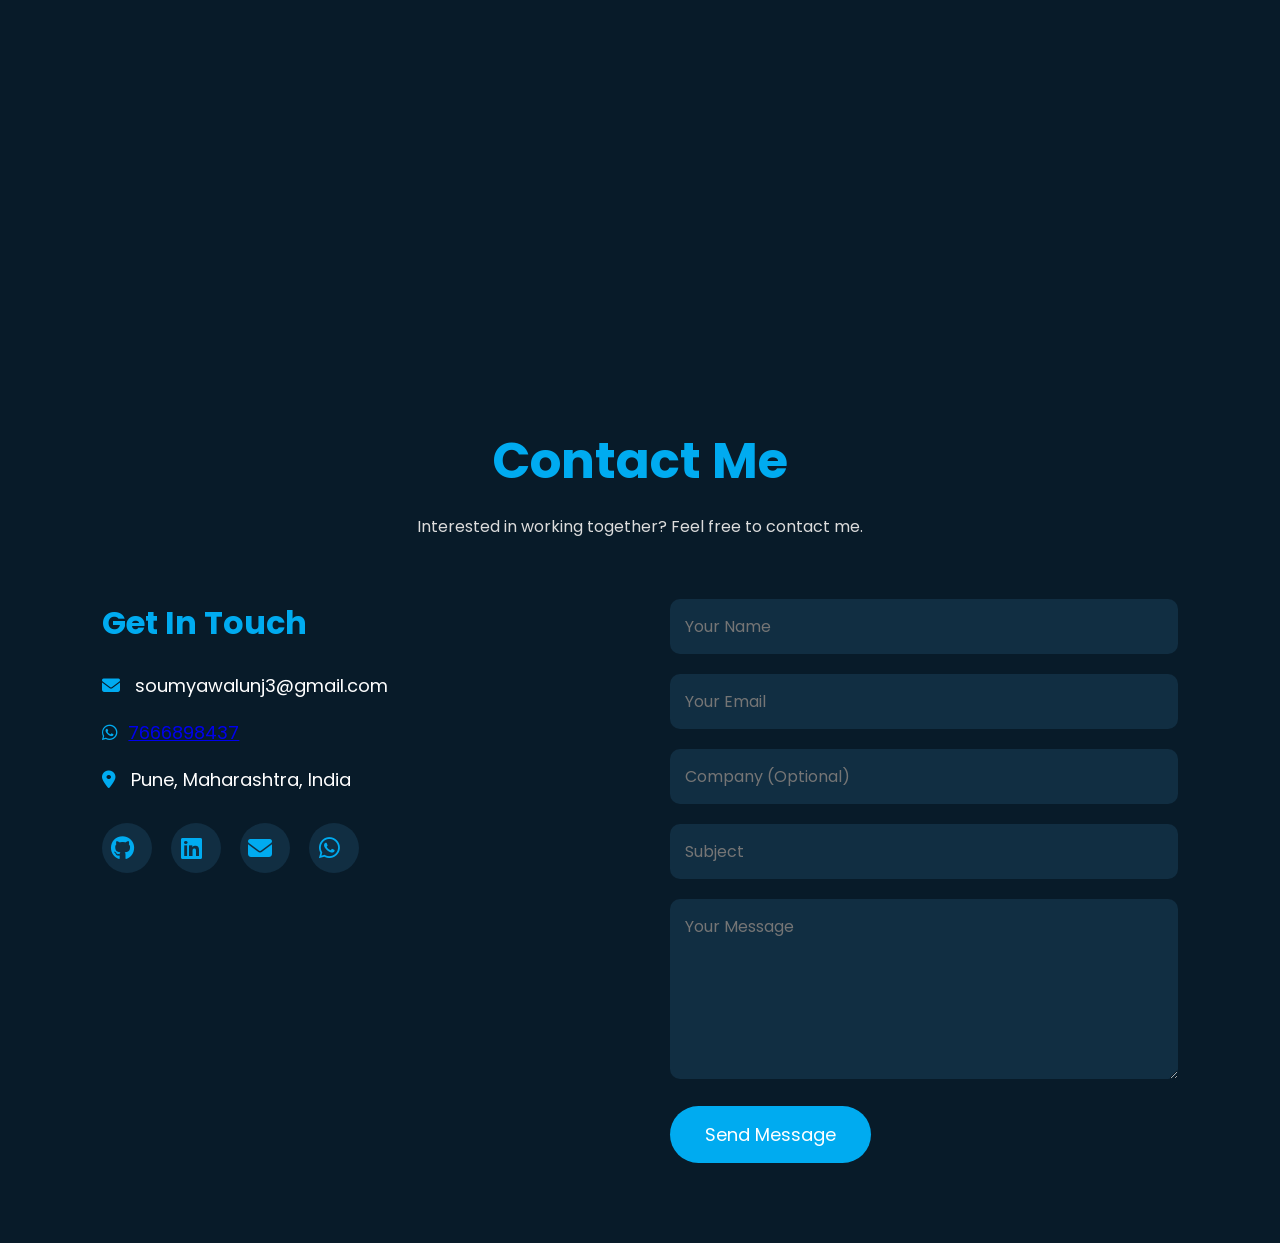
==== commit 145bfdde: "Refactor contact form structure and attributes" ====
--- a/index.html
+++ b/index.html
@@ -534,22 +534,21 @@
 
 <div class="contact-form">
 
-<form action="mailto:soumyawalunj3@gmail.com" method="post" enctype="text/plain">
-
-<input type="text" placeholder="Your Name" required>
-
-<input type="email" placeholder="Your Email" required>
-
-<input type="text" placeholder="Subject" required>
-
-<textarea rows="6" placeholder="Your Message"></textarea>
+<form id="contactForm">
+
+<input type="text" name="name" placeholder="Your Name" required>
+
+<input type="email" name="email" placeholder="Your Email" required>
+
+<input type="text" name="company" placeholder="Company (Optional)">
+
+<input type="text" name="subject" placeholder="Subject" required>
+
+<textarea name="message" rows="6" placeholder="Your Message" required></textarea>
 
 <button type="submit">
-
-Send Message
-
+    Send Message
 </button>
-
 </form>
 
 </div>
--- a/style.css
+++ b/style.css
@@ -13,13 +13,21 @@
 body{
     background:#081b29;
     color:#fff;
-}
-
+    overflow-x:hidden;
+}
+section{
+    scroll-margin-top: 100px;
+}
+html, body{
+    overflow-x: hidden;
+}
 /* Header */
 
 header{
     position:fixed;
     top:0;
+    left:0;
+    right: 0;
     width:100%;
     padding:20px 8%;
     display:flex;
@@ -27,6 +35,17 @@
     align-items:center;
     background:#051129;
     z-index:1000;
+}
+.menu-btn{
+
+display:none;
+
+font-size:30px;
+
+color:#64FFDA;
+
+cursor:pointer;
+
 }
 
 .logo{
@@ -100,6 +119,8 @@
     justify-content:space-between;
     align-items:center;
     padding:120px 8%;
+    position: relative;
+    z-index: 1;
 }
 
 .hero-text{
@@ -168,6 +189,8 @@
     width:40%;
     display:flex;
     justify-content:center;
+    position:relative;
+    z-index:1;
 }
 
 .hero-image img{
@@ -186,6 +209,9 @@
 
 transition:.5s;
 
+position: relative;
+z-index: 1;
+
 }
 
 .hero-image img:hover{
@@ -201,7 +227,14 @@
 @media(max-width:900px){
 
 header{
-    flex-direction:column;
+    display:flex;
+    justify-content:space-between;
+    align-items:center;
+    padding:18px 20px;
+}
+
+.logo{
+    font-size:32px;
 }
 
 nav{
@@ -480,13 +513,9 @@
 }
 
 .project-container{
-
-display:grid;
-
-grid-template-columns:repeat(auto-fit,minmax(350px,1fr));
-
-gap:35px;
-
+    display:grid;
+    grid-template-columns:repeat(auto-fit,minmax(280px,1fr));
+    gap:25px;
 }
 
 .project-card{
@@ -1106,4 +1135,87 @@
 
 color:white;
 
-}+}
+@media(max-width:768px){
+
+.menu-btn{
+    display:block;
+    font-size:30px;
+    color:#64FFDA;
+    cursor:pointer;
+    border:none;
+}
+
+nav{
+
+position:absolute;
+
+top:75px;
+
+left:-100%;
+
+width:100%;
+
+background:#081b29;
+
+display:flex;
+
+flex-direction:column;
+
+align-items:center;
+
+padding:20px 0;
+
+transition:.4s;
+
+}
+
+nav.active{
+
+left:0;
+
+}
+
+nav a{
+
+margin:15px 0;
+
+}
+
+}
+.hero,
+.page,
+.skills-page,
+.projects,
+.achievements,
+.experience,
+.contact{
+    position: relative;
+    z-index: 1;
+}
+@media (max-width:768px){
+
+    *{
+        max-width:100%;
+    }
+
+    .hero,
+    .page,
+    .skills-page,
+    .projects,
+    .achievements,
+    .experience,
+    .contact{
+        padding-left:20px;
+        padding-right:20px;
+    }
+
+    .project-card{
+        width:100%;
+    }
+
+    .achievement-card{
+        width:100%;
+    }
+
+}
